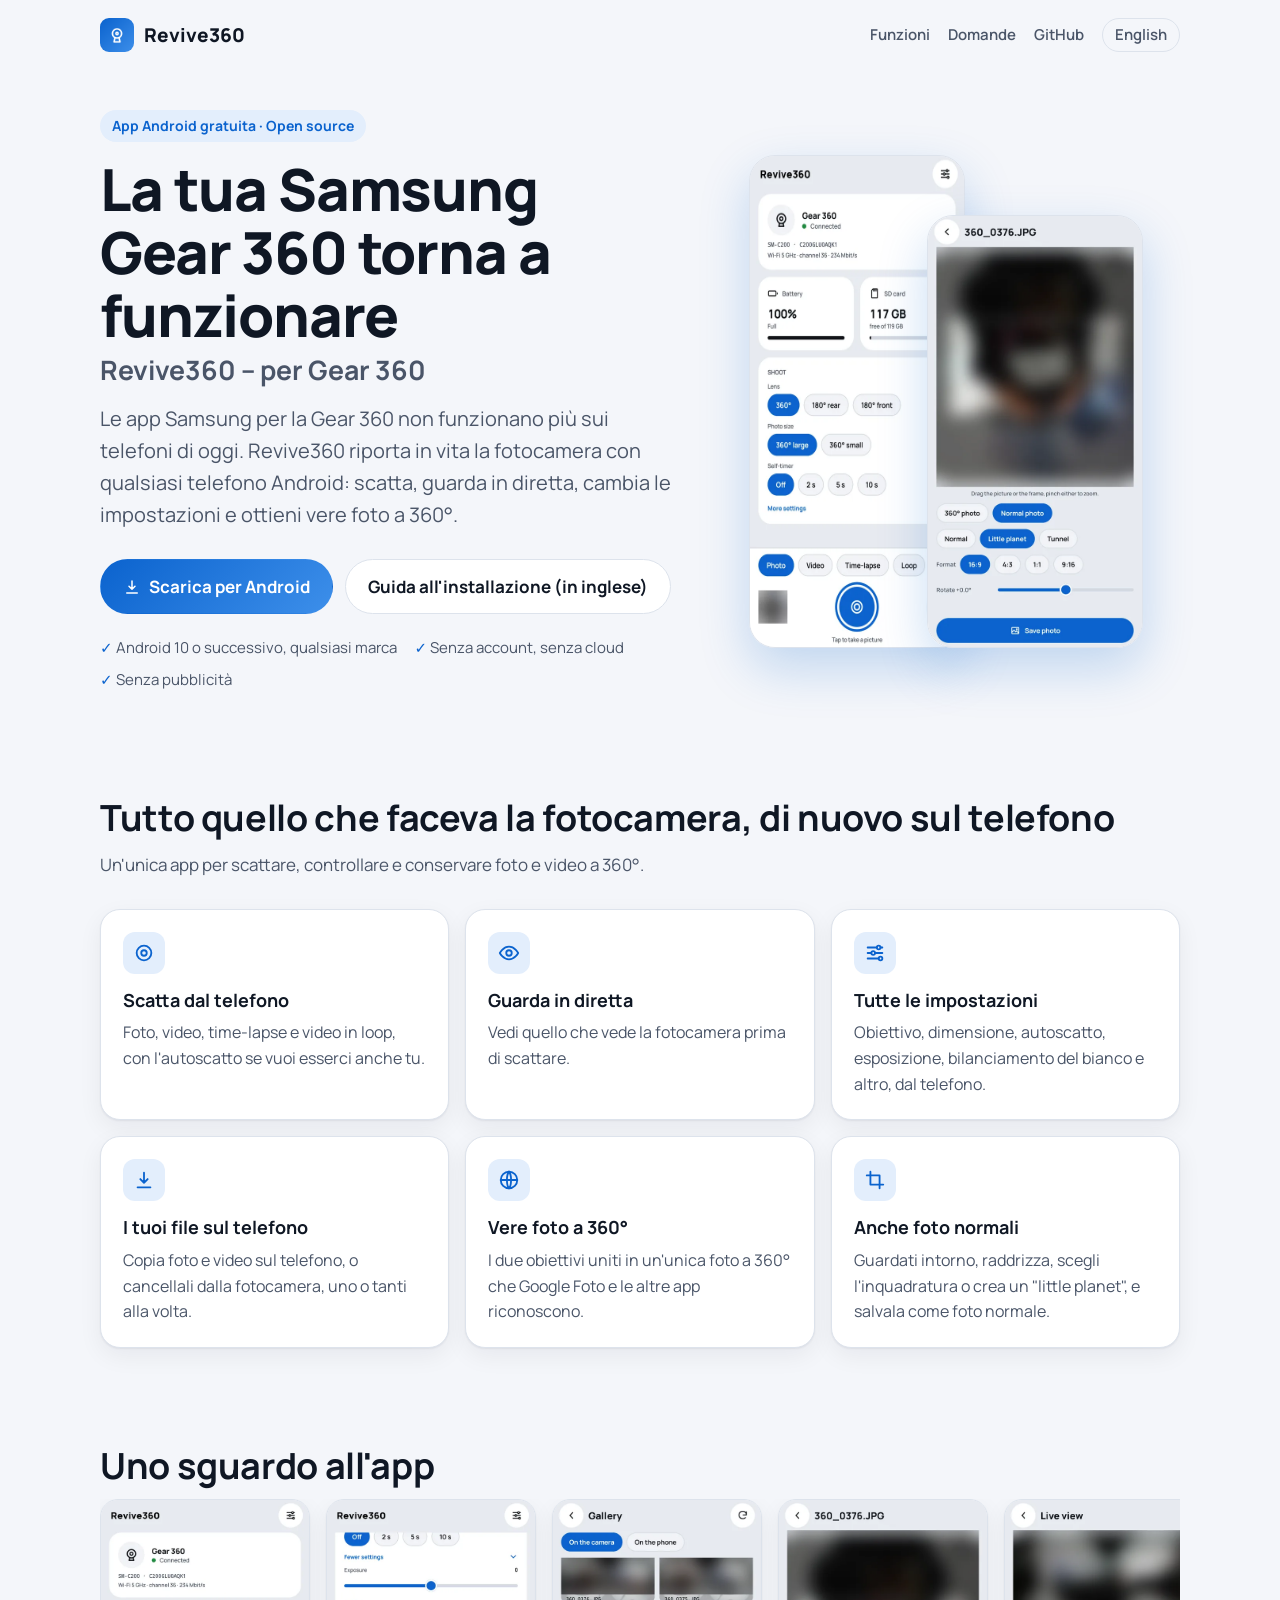
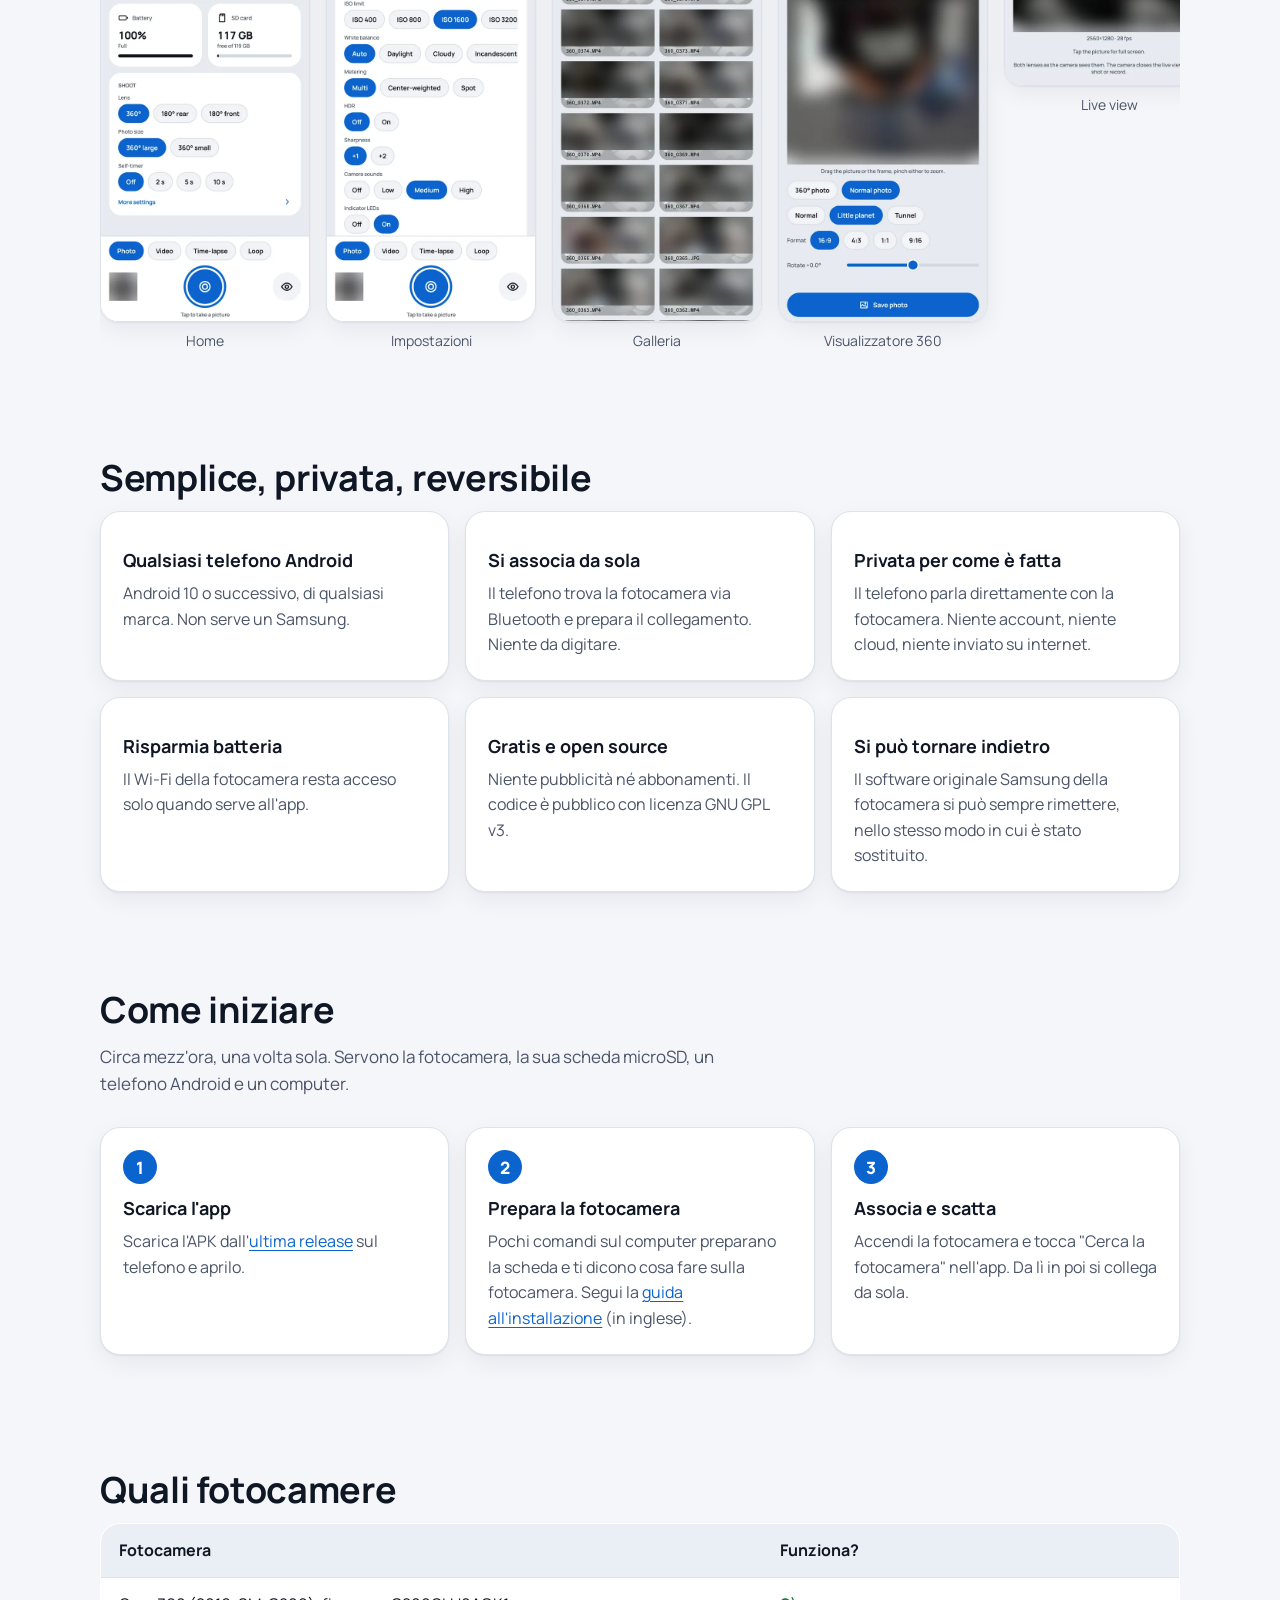
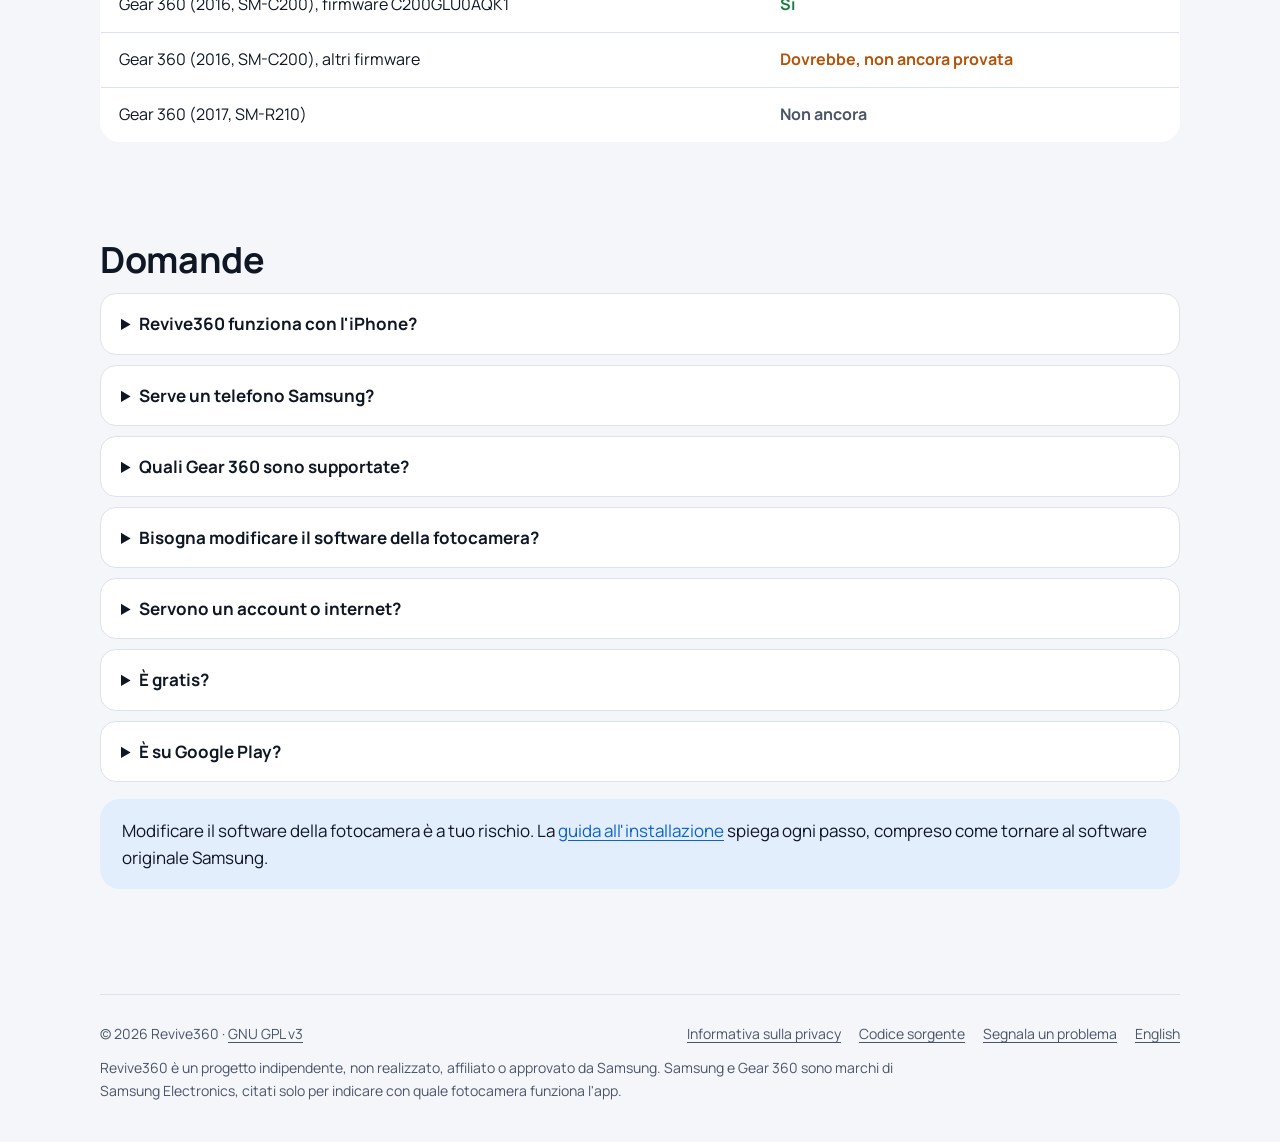
==== site/it/index.html @ 56ec33ac "Google Play listing (EN, IT) with its graphics; the name reads Revive360 – for Gear 360; privacy pol" ====
<!doctype html>
<html lang="it">
<head>
<meta charset="utf-8">
<meta name="viewport" content="width=device-width, initial-scale=1">
<title>Revive360 – per Gear 360 | App Android gratuita</title>
<meta name="description" content="Revive360 fa tornare a funzionare la Samsung Gear 360 (2016) con qualsiasi telefono Android: scatti, live view, impostazioni, download e vere foto a 360°. Gratis, open source, senza account.">
<meta name="keywords" content="app Gear 360, Samsung Gear 360 Android, alternativa Gear 360 Manager, SM-C200, app fotocamera 360">
<meta name="author" content="simoneluconi">
<meta name="robots" content="index, follow, max-image-preview:large">
<meta name="theme-color" content="#0b63ce">
<link rel="canonical" href="https://simoneluconi.github.io/Revive360/it/">
<link rel="alternate" hreflang="en" href="https://simoneluconi.github.io/Revive360/">
<link rel="alternate" hreflang="it" href="https://simoneluconi.github.io/Revive360/it/">
<link rel="alternate" hreflang="x-default" href="https://simoneluconi.github.io/Revive360/">

<meta property="og:type" content="website">
<meta property="og:site_name" content="Revive360">
<meta property="og:title" content="Revive360 – la tua Samsung Gear 360 torna a funzionare">
<meta property="og:description" content="Un'app Android gratuita e un piccolo componente per la fotocamera che riportano in vita la Gear 360 (2016). Qualsiasi telefono Android, senza account, senza cloud.">
<meta property="og:url" content="https://simoneluconi.github.io/Revive360/it/">
<meta property="og:image" content="https://simoneluconi.github.io/Revive360/assets/og-it.png">
<meta property="og:image:width" content="1200">
<meta property="og:image:height" content="630">
<meta property="og:image:alt" content="Revive360 – per Gear 360: la schermata principale dell'app e il visualizzatore 360">
<meta property="og:locale" content="it_IT">
<meta property="og:locale:alternate" content="en_US">
<meta name="twitter:card" content="summary_large_image">
<meta name="twitter:title" content="Revive360 – la tua Samsung Gear 360 torna a funzionare">
<meta name="twitter:description" content="App Android gratuita per la Samsung Gear 360 (2016). Qualsiasi telefono, senza account, open source.">
<meta name="twitter:image" content="https://simoneluconi.github.io/Revive360/assets/og-it.png">

<link rel="icon" type="image/png" sizes="32x32" href="../assets/favicon-32.png">
<link rel="apple-touch-icon" href="../assets/apple-touch-icon.png">
<link rel="manifest" href="../site.webmanifest">
<link rel="preload" href="../assets/manrope.woff2" as="font" type="font/woff2" crossorigin>
<link rel="stylesheet" href="../assets/style.css">

<script type="application/ld+json">
{
  "@context": "https://schema.org",
  "@graph": [
    {
      "@type": "WebPage",
      "@id": "https://simoneluconi.github.io/Revive360/it/#webpage",
      "url": "https://simoneluconi.github.io/Revive360/it/",
      "name": "Revive360 – per Gear 360",
      "inLanguage": "it",
      "isPartOf": { "@id": "https://simoneluconi.github.io/Revive360/#website" },
      "about": { "@id": "https://simoneluconi.github.io/Revive360/#app" }
    },
    {
      "@type": "MobileApplication",
      "@id": "https://simoneluconi.github.io/Revive360/#app",
      "name": "Revive360",
      "alternateName": "Revive360 – per Gear 360",
      "description": "App Android gratuita che fa tornare a funzionare la fotocamera Samsung Gear 360 (2016, SM-C200): scatto da remoto, live view, impostazioni, download ed esportazione di foto a 360°.",
      "url": "https://simoneluconi.github.io/Revive360/it/",
      "image": "https://simoneluconi.github.io/Revive360/assets/icon-512.png",
      "screenshot": [
        "https://simoneluconi.github.io/Revive360/assets/screenshots/home.webp",
        "https://simoneluconi.github.io/Revive360/assets/screenshots/viewer360.webp",
        "https://simoneluconi.github.io/Revive360/assets/screenshots/gallery.webp"
      ],
      "operatingSystem": "Android 10 o successivo",
      "applicationCategory": "MultimediaApplication",
      "softwareVersion": "0.1.1",
      "downloadUrl": "https://github.com/simoneluconi/Revive360/releases/latest",
      "installUrl": "https://github.com/simoneluconi/Revive360/releases/latest",
      "softwareHelp": "https://github.com/simoneluconi/Revive360/blob/main/docs/INSTALL.md",
      "license": "https://www.gnu.org/licenses/gpl-3.0.html",
      "isAccessibleForFree": true,
      "inLanguage": ["en", "it"],
      "offers": { "@type": "Offer", "price": "0", "priceCurrency": "EUR" },
      "author": { "@type": "Person", "name": "simoneluconi", "url": "https://github.com/simoneluconi" }
    },
    {
      "@type": "FAQPage",
      "@id": "https://simoneluconi.github.io/Revive360/it/#faq",
      "inLanguage": "it",
      "mainEntity": [
        { "@type": "Question", "name": "Revive360 funziona con l'iPhone?",
          "acceptedAnswer": { "@type": "Answer", "text": "No. Revive360 è un'app Android e richiede Android 10 o successivo." } },
        { "@type": "Question", "name": "Serve un telefono Samsung?",
          "acceptedAnswer": { "@type": "Answer", "text": "No. Funziona con telefoni Android di qualsiasi marca." } },
        { "@type": "Question", "name": "Quali Gear 360 sono supportate?",
          "acceptedAnswer": { "@type": "Answer", "text": "La Gear 360 (2016, SM-C200). La Gear 360 (2017, SM-R210) non è ancora supportata." } },
        { "@type": "Question", "name": "Bisogna modificare il software della fotocamera?",
          "acceptedAnswer": { "@type": "Answer", "text": "Sì, una volta sola: un piccolo componente viene installato sulla fotocamera dal computer tramite la sua scheda microSD. La guida spiega ogni passo, e il software originale Samsung si può rimettere nello stesso modo." } },
        { "@type": "Question", "name": "Servono un account o internet?",
          "acceptedAnswer": { "@type": "Answer", "text": "No. Il telefono parla direttamente con la fotocamera via Bluetooth e tramite il Wi-Fi della fotocamera. Niente passa da internet." } },
        { "@type": "Question", "name": "È gratis?",
          "acceptedAnswer": { "@type": "Answer", "text": "Sì. Revive360 è software libero e open source con licenza GNU GPL v3, senza pubblicità." } },
        { "@type": "Question", "name": "È su Google Play?",
          "acceptedAnswer": { "@type": "Answer", "text": "Non ancora. L'app si scarica dalla pagina delle release del progetto su GitHub." } }
      ]
    }
  ]
}
</script>
</head>
<body>
<a class="skip" href="#main">Vai al contenuto</a>
<header class="wrap top">
  <a class="brand" href="./"><img src="../assets/icon-192.png" alt="" width="34" height="34">Revive360</a>
  <nav aria-label="Principale">
    <a class="hide-sm" href="#funzioni">Funzioni</a>
    <a class="hide-sm" href="#domande">Domande</a>
    <a href="https://github.com/simoneluconi/Revive360">GitHub</a>
    <a class="lang" href="../" hreflang="en" lang="en">English</a>
  </nav>
</header>

<main id="main">
  <div class="wrap hero">
    <div>
      <span class="eyebrow">App Android gratuita · Open source</span>
      <h1>La tua Samsung Gear 360 torna a funzionare<span class="for">Revive360 – per Gear 360</span></h1>
      <p class="lead">Le app Samsung per la Gear 360 non funzionano più sui telefoni di oggi. Revive360 riporta in vita la fotocamera con qualsiasi telefono Android: scatta, guarda in diretta, cambia le impostazioni e ottieni vere foto a 360°.</p>
      <div class="cta">
        <a class="btn primary" href="https://github.com/simoneluconi/Revive360/releases/latest">
          <svg viewBox="0 0 24 24" fill="none" stroke="currentColor" stroke-width="2" stroke-linecap="round" stroke-linejoin="round" aria-hidden="true"><path d="M12 4v11m0 0-4-4m4 4 4-4M5 20h14"/></svg>
          Scarica per Android</a>
        <a class="btn" href="https://github.com/simoneluconi/Revive360/blob/main/docs/INSTALL.md" hreflang="en">Guida all'installazione (in inglese)</a>
      </div>
      <ul class="facts">
        <li>Android 10 o successivo, qualsiasi marca</li>
        <li>Senza account, senza cloud</li>
        <li>Senza pubblicità</li>
      </ul>
    </div>
    <div class="phones">
      <img src="../assets/screenshots/home.webp" width="540" height="1092" alt="Schermata principale di Revive360: la Gear 360 collegata, batteria, scheda e pulsante di scatto" fetchpriority="high">
      <img src="../assets/screenshots/viewer360.webp" width="540" height="1092" alt="Il visualizzatore 360: inquadrare una foto normale da uno scatto a 360°">
    </div>
  </div>

  <section id="funzioni" class="wrap" aria-labelledby="funzioni-titolo">
    <h2 id="funzioni-titolo">Tutto quello che faceva la fotocamera, di nuovo sul telefono</h2>
    <p class="sub">Un'unica app per scattare, controllare e conservare foto e video a 360°.</p>
    <div class="grid">
      <div class="card">
        <div class="ico"><svg viewBox="0 0 24 24" fill="none" stroke="currentColor" stroke-width="2" stroke-linecap="round" stroke-linejoin="round" aria-hidden="true"><circle cx="12" cy="12" r="8"/><circle cx="12" cy="12" r="3"/></svg></div>
        <h3>Scatta dal telefono</h3>
        <p>Foto, video, time-lapse e video in loop, con l'autoscatto se vuoi esserci anche tu.</p>
      </div>
      <div class="card">
        <div class="ico"><svg viewBox="0 0 24 24" fill="none" stroke="currentColor" stroke-width="2" stroke-linecap="round" stroke-linejoin="round" aria-hidden="true"><path d="M2 12s3.5-7 10-7 10 7 10 7-3.5 7-10 7S2 12 2 12z"/><circle cx="12" cy="12" r="3"/></svg></div>
        <h3>Guarda in diretta</h3>
        <p>Vedi quello che vede la fotocamera prima di scattare.</p>
      </div>
      <div class="card">
        <div class="ico"><svg viewBox="0 0 24 24" fill="none" stroke="currentColor" stroke-width="2" stroke-linecap="round" stroke-linejoin="round" aria-hidden="true"><path d="M4 6h10M18 6h2M4 12h4M12 12h8M4 18h12"/><circle cx="16" cy="6" r="2"/><circle cx="10" cy="12" r="2"/><circle cx="18" cy="18" r="2"/></svg></div>
        <h3>Tutte le impostazioni</h3>
        <p>Obiettivo, dimensione, autoscatto, esposizione, bilanciamento del bianco e altro, dal telefono.</p>
      </div>
      <div class="card">
        <div class="ico"><svg viewBox="0 0 24 24" fill="none" stroke="currentColor" stroke-width="2" stroke-linecap="round" stroke-linejoin="round" aria-hidden="true"><path d="M12 4v11m0 0-4-4m4 4 4-4M5 20h14"/></svg></div>
        <h3>I tuoi file sul telefono</h3>
        <p>Copia foto e video sul telefono, o cancellali dalla fotocamera, uno o tanti alla volta.</p>
      </div>
      <div class="card">
        <div class="ico"><svg viewBox="0 0 24 24" fill="none" stroke="currentColor" stroke-width="2" stroke-linecap="round" stroke-linejoin="round" aria-hidden="true"><circle cx="12" cy="12" r="9"/><path d="M3 12h18M12 3c3 3.2 3 14.8 0 18M12 3c-3 3.2-3 14.8 0 18"/></svg></div>
        <h3>Vere foto a 360°</h3>
        <p>I due obiettivi uniti in un'unica foto a 360° che Google Foto e le altre app riconoscono.</p>
      </div>
      <div class="card">
        <div class="ico"><svg viewBox="0 0 24 24" fill="none" stroke="currentColor" stroke-width="2" stroke-linecap="round" stroke-linejoin="round" aria-hidden="true"><path d="M7 3v14h14M3 7h14v14"/></svg></div>
        <h3>Anche foto normali</h3>
        <p>Guardati intorno, raddrizza, scegli l'inquadratura o crea un "little planet", e salvala come foto normale.</p>
      </div>
    </div>
  </section>

  <section class="wrap" aria-labelledby="schermate-titolo">
    <h2 id="schermate-titolo">Uno sguardo all'app</h2>
    <div class="shots">
      <figure><img src="../assets/screenshots/home.webp" width="540" height="1092" loading="lazy" alt="Schermata principale con batteria, scheda e scatto"><figcaption>Home</figcaption></figure>
      <figure><img src="../assets/screenshots/settings.webp" width="540" height="1092" loading="lazy" alt="Impostazioni della fotocamera"><figcaption>Impostazioni</figcaption></figure>
      <figure><img src="../assets/screenshots/gallery.webp" width="540" height="1092" loading="lazy" alt="Foto e video sulla fotocamera"><figcaption>Galleria</figcaption></figure>
      <figure><img src="../assets/screenshots/viewer360.webp" width="540" height="1092" loading="lazy" alt="Visualizzatore 360 con le opzioni di inquadratura"><figcaption>Visualizzatore 360</figcaption></figure>
      <figure><img src="../assets/screenshots/liveview.webp" width="540" height="480" loading="lazy" alt="Live view dalla fotocamera"><figcaption>Live view</figcaption></figure>
    </div>
  </section>

  <section class="wrap" aria-labelledby="semplice-titolo">
    <h2 id="semplice-titolo">Semplice, privata, reversibile</h2>
    <div class="grid">
      <div class="card"><h3>Qualsiasi telefono Android</h3><p>Android 10 o successivo, di qualsiasi marca. Non serve un Samsung.</p></div>
      <div class="card"><h3>Si associa da sola</h3><p>Il telefono trova la fotocamera via Bluetooth e prepara il collegamento. Niente da digitare.</p></div>
      <div class="card"><h3>Privata per come è fatta</h3><p>Il telefono parla direttamente con la fotocamera. Niente account, niente cloud, niente inviato su internet.</p></div>
      <div class="card"><h3>Risparmia batteria</h3><p>Il Wi-Fi della fotocamera resta acceso solo quando serve all'app.</p></div>
      <div class="card"><h3>Gratis e open source</h3><p>Niente pubblicità né abbonamenti. Il codice è pubblico con licenza GNU GPL v3.</p></div>
      <div class="card"><h3>Si può tornare indietro</h3><p>Il software originale Samsung della fotocamera si può sempre rimettere, nello stesso modo in cui è stato sostituito.</p></div>
    </div>
  </section>

  <section class="wrap" aria-labelledby="inizia-titolo">
    <h2 id="inizia-titolo">Come iniziare</h2>
    <p class="sub">Circa mezz'ora, una volta sola. Servono la fotocamera, la sua scheda microSD, un telefono Android e un computer.</p>
    <ol class="steps">
      <li><h3>Scarica l'app</h3><p>Scarica l'APK dall'<a href="https://github.com/simoneluconi/Revive360/releases/latest">ultima release</a> sul telefono e aprilo.</p></li>
      <li><h3>Prepara la fotocamera</h3><p>Pochi comandi sul computer preparano la scheda e ti dicono cosa fare sulla fotocamera. Segui la <a href="https://github.com/simoneluconi/Revive360/blob/main/docs/INSTALL.md" hreflang="en">guida all'installazione</a> (in inglese).</p></li>
      <li><h3>Associa e scatta</h3><p>Accendi la fotocamera e tocca "Cerca la fotocamera" nell'app. Da lì in poi si collega da sola.</p></li>
    </ol>
  </section>

  <section class="wrap" aria-labelledby="fotocamere-titolo">
    <h2 id="fotocamere-titolo">Quali fotocamere</h2>
    <table>
      <thead><tr><th scope="col">Fotocamera</th><th scope="col">Funziona?</th></tr></thead>
      <tbody>
        <tr><td>Gear 360 (2016, SM-C200), firmware C200GLU0AQK1</td><td class="yes">Sì</td></tr>
        <tr><td>Gear 360 (2016, SM-C200), altri firmware</td><td class="maybe">Dovrebbe, non ancora provata</td></tr>
        <tr><td>Gear 360 (2017, SM-R210)</td><td class="no">Non ancora</td></tr>
      </tbody>
    </table>
  </section>

  <section id="domande" class="wrap" aria-labelledby="domande-titolo">
    <h2 id="domande-titolo">Domande</h2>
    <details><summary>Revive360 funziona con l'iPhone?</summary><p>No. Revive360 è un'app Android e richiede Android 10 o successivo.</p></details>
    <details><summary>Serve un telefono Samsung?</summary><p>No. Funziona con telefoni Android di qualsiasi marca.</p></details>
    <details><summary>Quali Gear 360 sono supportate?</summary><p>La Gear 360 (2016, SM-C200). La Gear 360 (2017, SM-R210) non è ancora supportata.</p></details>
    <details><summary>Bisogna modificare il software della fotocamera?</summary><p>Sì, una volta sola: un piccolo componente viene installato sulla fotocamera dal computer tramite la sua scheda microSD. La guida spiega ogni passo, e il software originale Samsung si può rimettere nello stesso modo.</p></details>
    <details><summary>Servono un account o internet?</summary><p>No. Il telefono parla direttamente con la fotocamera via Bluetooth e tramite il Wi-Fi della fotocamera. Niente passa da internet. Vedi l'<a href="privacy/">informativa sulla privacy</a>.</p></details>
    <details><summary>È gratis?</summary><p>Sì. Revive360 è software libero e open source con licenza GNU GPL v3, senza pubblicità.</p></details>
    <details><summary>È su Google Play?</summary><p>Non ancora. L'app si scarica dalle <a href="https://github.com/simoneluconi/Revive360/releases/latest">release su GitHub</a>.</p></details>
    <p class="note">Modificare il software della fotocamera è a tuo rischio. La <a href="https://github.com/simoneluconi/Revive360/blob/main/docs/INSTALL.md" hreflang="en">guida all'installazione</a> spiega ogni passo, compreso come tornare al software originale Samsung.</p>
  </section>
</main>

<footer class="wrap">
  <div class="row">
    <span>© 2026 Revive360 · <a href="https://github.com/simoneluconi/Revive360/blob/main/LICENSE">GNU GPL v3</a></span>
    <nav aria-label="Piè di pagina">
      <a href="privacy/">Informativa sulla privacy</a>
      <a href="https://github.com/simoneluconi/Revive360">Codice sorgente</a>
      <a href="https://github.com/simoneluconi/Revive360/issues">Segnala un problema</a>
      <a href="../" hreflang="en" lang="en">English</a>
    </nav>
  </div>
  <p>Revive360 è un progetto indipendente, non realizzato, affiliato o approvato da Samsung. Samsung e Gear 360 sono marchi di Samsung Electronics, citati solo per indicare con quale fotocamera funziona l'app.</p>
</footer>
</body>
</html>
---- site/assets/style.css ----
/* Revive360 website: one stylesheet for every page. Colours follow the app's theme. */

@font-face {
  font-family: "Manrope";
  src: url("manrope.woff2") format("woff2");
  font-weight: 200 800;
  font-display: swap;
}

:root {
  --bg: #f4f6fa;
  --surface: #ffffff;
  --surface-2: #eaeef5;
  --text: #0f1724;
  --text-2: #4a5568;
  --accent: #0b63ce;
  --accent-2: #3d8fea;
  --accent-soft: #e3eefc;
  --border: #dde3ec;
  --shadow: 0 1px 2px rgba(15, 23, 36, .06), 0 8px 24px rgba(15, 23, 36, .06);
  --radius: 20px;
  color-scheme: light dark;
}

@media (prefers-color-scheme: dark) {
  :root {
    --bg: #0c1118;
    --surface: #151c26;
    --surface-2: #1c2531;
    --text: #e8edf4;
    --text-2: #a3afc0;
    --accent: #5aa2f0;
    --accent-2: #3d8fea;
    --accent-soft: #16263b;
    --border: #253041;
    --shadow: 0 1px 2px rgba(0, 0, 0, .3), 0 8px 24px rgba(0, 0, 0, .25);
  }
}

* { box-sizing: border-box; }

html { -webkit-text-size-adjust: 100%; scroll-behavior: smooth; }

body {
  margin: 0;
  background: var(--bg);
  color: var(--text);
  font-family: "Manrope", system-ui, -apple-system, "Segoe UI", Roboto, sans-serif;
  font-size: 17px;
  line-height: 1.6;
}

a { color: var(--accent); text-underline-offset: 3px; }
a:hover { text-decoration-thickness: 2px; }
img { max-width: 100%; height: auto; display: block; }

.wrap { width: min(1080px, 100% - 32px); margin-inline: auto; }

.skip {
  position: absolute; left: -999px; top: 8px;
  background: var(--surface); padding: 8px 14px; border-radius: 10px; z-index: 10;
}
.skip:focus { left: 16px; }

/* Header */
.top {
  display: flex; align-items: center; justify-content: space-between; gap: 16px;
  padding-block: 18px;
}
.brand {
  display: flex; align-items: center; gap: 10px;
  color: var(--text); text-decoration: none; font-weight: 800; font-size: 19px;
}
.brand img { width: 34px; height: 34px; border-radius: 9px; }
.top nav { display: flex; align-items: center; gap: 18px; font-weight: 600; font-size: 15px; }
.top nav a { color: var(--text-2); text-decoration: none; }
.top nav a:hover { color: var(--text); }
.lang {
  border: 1px solid var(--border); border-radius: 999px; padding: 4px 12px;
}

/* Hero */
.hero {
  display: grid; grid-template-columns: 1.1fr .9fr; gap: 40px; align-items: center;
  padding-block: 40px 56px;
}
.eyebrow {
  display: inline-block; background: var(--accent-soft); color: var(--accent);
  font-weight: 700; font-size: 14px; padding: 5px 12px; border-radius: 999px;
}
h1 {
  font-size: clamp(36px, 5.4vw, 58px); line-height: 1.08; letter-spacing: -.02em;
  margin: 16px 0 18px; font-weight: 800;
}
h1 .for { display: block; font-size: .46em; color: var(--text-2); font-weight: 700; letter-spacing: 0; margin-top: 10px; }
.lead { font-size: 20px; color: var(--text-2); margin: 0 0 28px; max-width: 34em; }
.cta { display: flex; flex-wrap: wrap; gap: 12px; }
.btn {
  display: inline-flex; align-items: center; gap: 8px;
  padding: 13px 22px; border-radius: 999px; font-weight: 700; text-decoration: none;
  border: 1px solid var(--border); color: var(--text); background: var(--surface);
}
.btn.primary {
  background: linear-gradient(135deg, var(--accent), var(--accent-2)); color: #fff; border-color: transparent;
}
.btn:hover { filter: brightness(1.05); }
.btn svg { width: 18px; height: 18px; }
.facts { margin: 22px 0 0; padding: 0; list-style: none; display: flex; flex-wrap: wrap; gap: 8px 18px; color: var(--text-2); font-size: 15px; }
.facts li::before { content: "✓ "; color: var(--accent); font-weight: 800; }

.phones { position: relative; display: flex; justify-content: center; gap: 0; min-height: 420px; }
.phones img {
  width: 46%; border-radius: 26px; box-shadow: 0 20px 50px rgba(11, 99, 206, .22);
  border: 1px solid var(--border);
}
.phones img + img { margin-left: -8%; margin-top: 60px; }

/* Sections */
section { padding-block: 48px; }
h2 { font-size: clamp(26px, 3.4vw, 36px); line-height: 1.2; margin: 0 0 12px; letter-spacing: -.01em; }
.sub { color: var(--text-2); margin: 0 0 30px; max-width: 40em; }

.grid { display: grid; grid-template-columns: repeat(3, 1fr); gap: 16px; }
.card {
  background: var(--surface); border: 1px solid var(--border); border-radius: var(--radius);
  padding: 22px; box-shadow: var(--shadow);
}
.card h3 { margin: 12px 0 6px; font-size: 18px; }
.card p { margin: 0; color: var(--text-2); font-size: 16px; }
.ico {
  width: 42px; height: 42px; border-radius: 12px; background: var(--accent-soft); color: var(--accent);
  display: grid; place-items: center;
}
.ico svg { width: 22px; height: 22px; }

.shots { display: flex; gap: 16px; overflow-x: auto; padding-bottom: 8px; scroll-snap-type: x mandatory; }
.shots figure { margin: 0; flex: 0 0 auto; width: 210px; scroll-snap-align: start; }
.shots img { border-radius: 18px; border: 1px solid var(--border); box-shadow: var(--shadow); }
.shots figcaption { font-size: 14px; color: var(--text-2); margin-top: 8px; text-align: center; }

.steps { counter-reset: step; display: grid; grid-template-columns: repeat(3, 1fr); gap: 16px; padding: 0; list-style: none; }
.steps li { background: var(--surface); border: 1px solid var(--border); border-radius: var(--radius); padding: 22px; box-shadow: var(--shadow); }
.steps li::before {
  counter-increment: step; content: counter(step);
  display: grid; place-items: center; width: 34px; height: 34px; border-radius: 50%;
  background: var(--accent); color: #fff; font-weight: 800; margin-bottom: 10px;
}
.steps h3 { margin: 0 0 6px; font-size: 18px; }
.steps p { margin: 0; color: var(--text-2); font-size: 16px; }

table { width: 100%; border-collapse: collapse; background: var(--surface); border-radius: var(--radius); overflow: hidden; border: 1px solid var(--border); }
th, td { text-align: left; padding: 14px 18px; border-bottom: 1px solid var(--border); font-size: 16px; }
th { background: var(--surface-2); font-weight: 700; }
tr:last-child td { border-bottom: 0; }
.yes { color: #15803d; font-weight: 700; }
.maybe { color: #b45309; font-weight: 700; }
.no { color: var(--text-2); font-weight: 700; }
@media (prefers-color-scheme: dark) {
  .yes { color: #4ade80; }
  .maybe { color: #fbbf24; }
}

details {
  background: var(--surface); border: 1px solid var(--border); border-radius: 16px;
  padding: 16px 20px; margin-bottom: 10px;
}
summary { cursor: pointer; font-weight: 700; }
details p { margin: 10px 0 0; color: var(--text-2); }

.note {
  background: var(--accent-soft); border-radius: var(--radius); padding: 18px 22px; color: var(--text);
}

/* Long text pages (privacy) */
.doc { max-width: 760px; padding-block: 24px 48px; }
.doc h1 { font-size: clamp(32px, 4.4vw, 44px); }
.doc h2 { font-size: 24px; margin-top: 36px; }
.doc p, .doc li { color: var(--text); }
.doc ul { padding-left: 22px; }
.doc li { margin-bottom: 6px; }
.meta { color: var(--text-2); font-size: 15px; }
.crumbs { font-size: 14px; color: var(--text-2); }
.crumbs a { color: var(--text-2); }

/* Footer */
footer { border-top: 1px solid var(--border); margin-top: 40px; padding-block: 28px 40px; color: var(--text-2); font-size: 14px; }
footer .row { display: flex; flex-wrap: wrap; justify-content: space-between; gap: 12px 24px; }
footer nav { display: flex; flex-wrap: wrap; gap: 8px 18px; }
footer a { color: var(--text-2); }
footer p { margin: 12px 0 0; max-width: 60em; }

@media (max-width: 860px) {
  .hero { grid-template-columns: 1fr; padding-top: 16px; }
  .phones { min-height: 0; max-width: 420px; margin-inline: auto; }
  .grid, .steps { grid-template-columns: 1fr; }
  .top nav .hide-sm { display: none; }
}

@media (prefers-reduced-motion: reduce) {
  html { scroll-behavior: auto; }
}
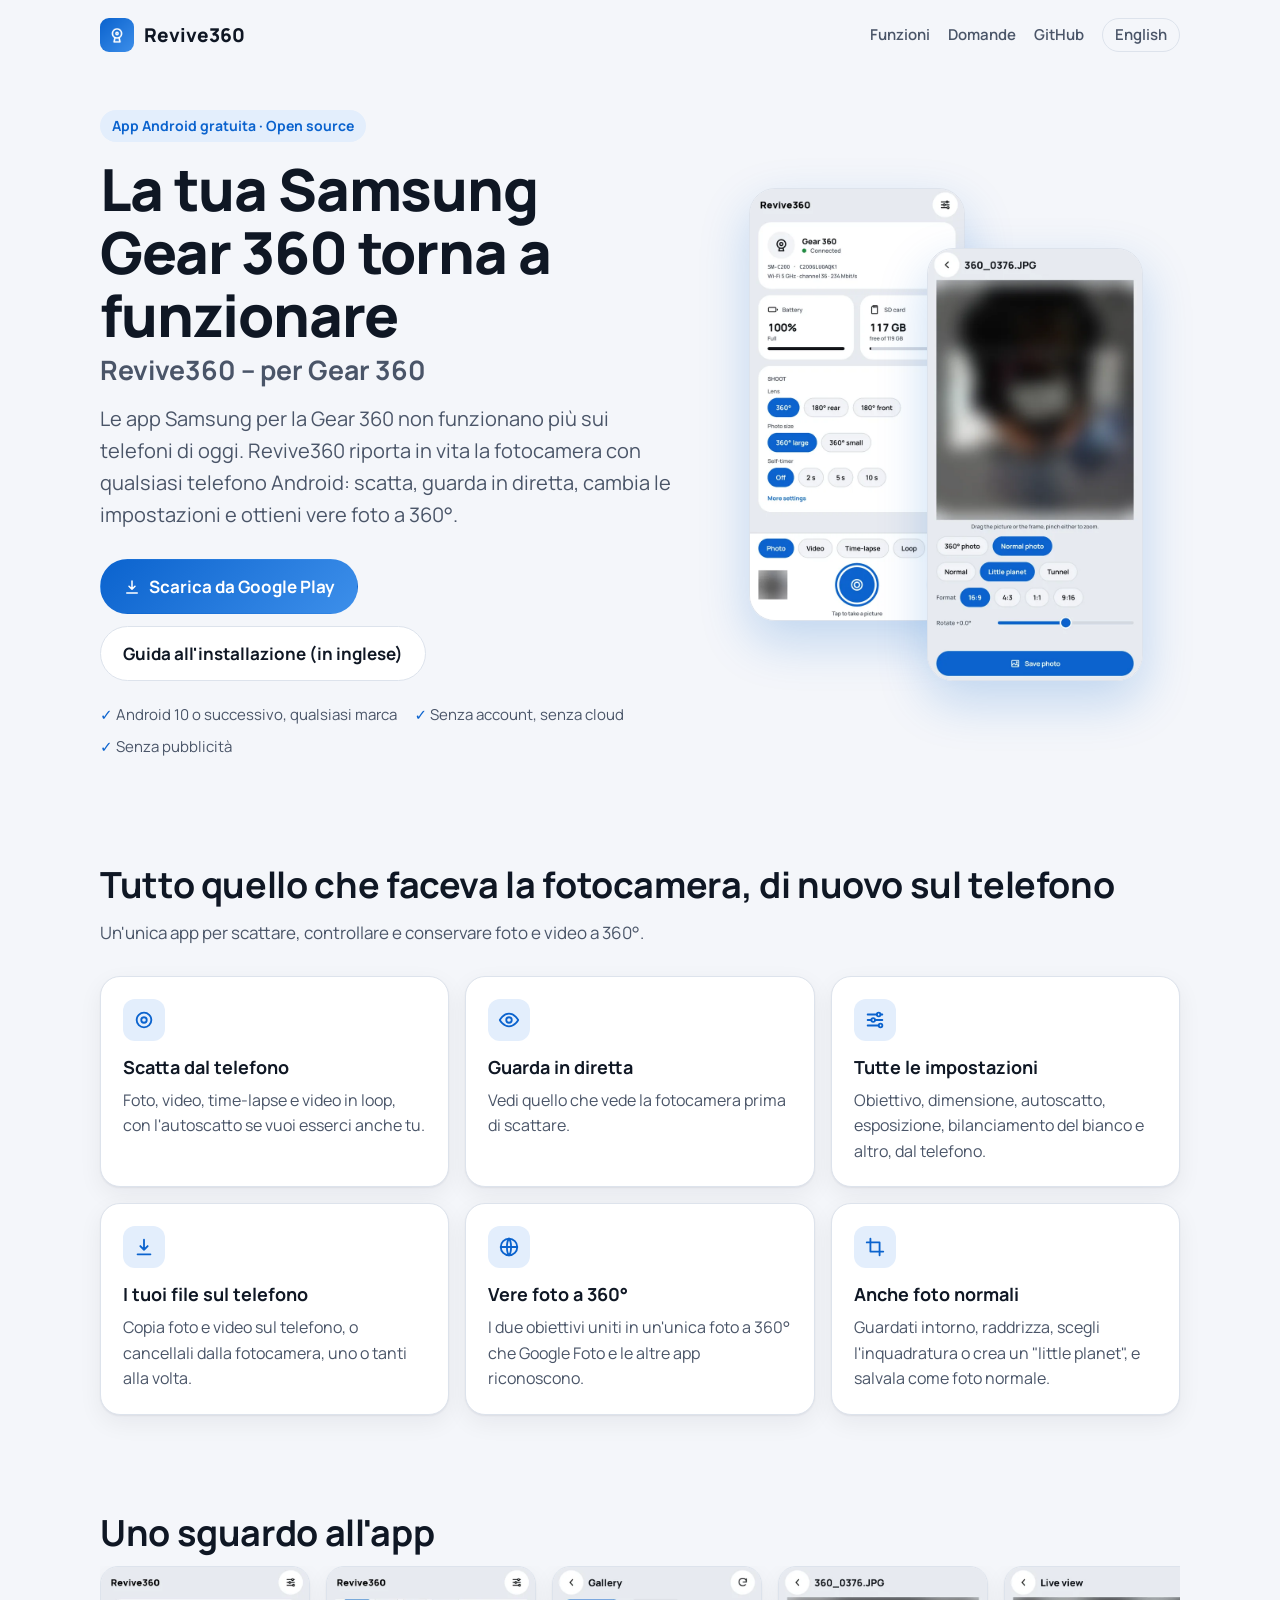
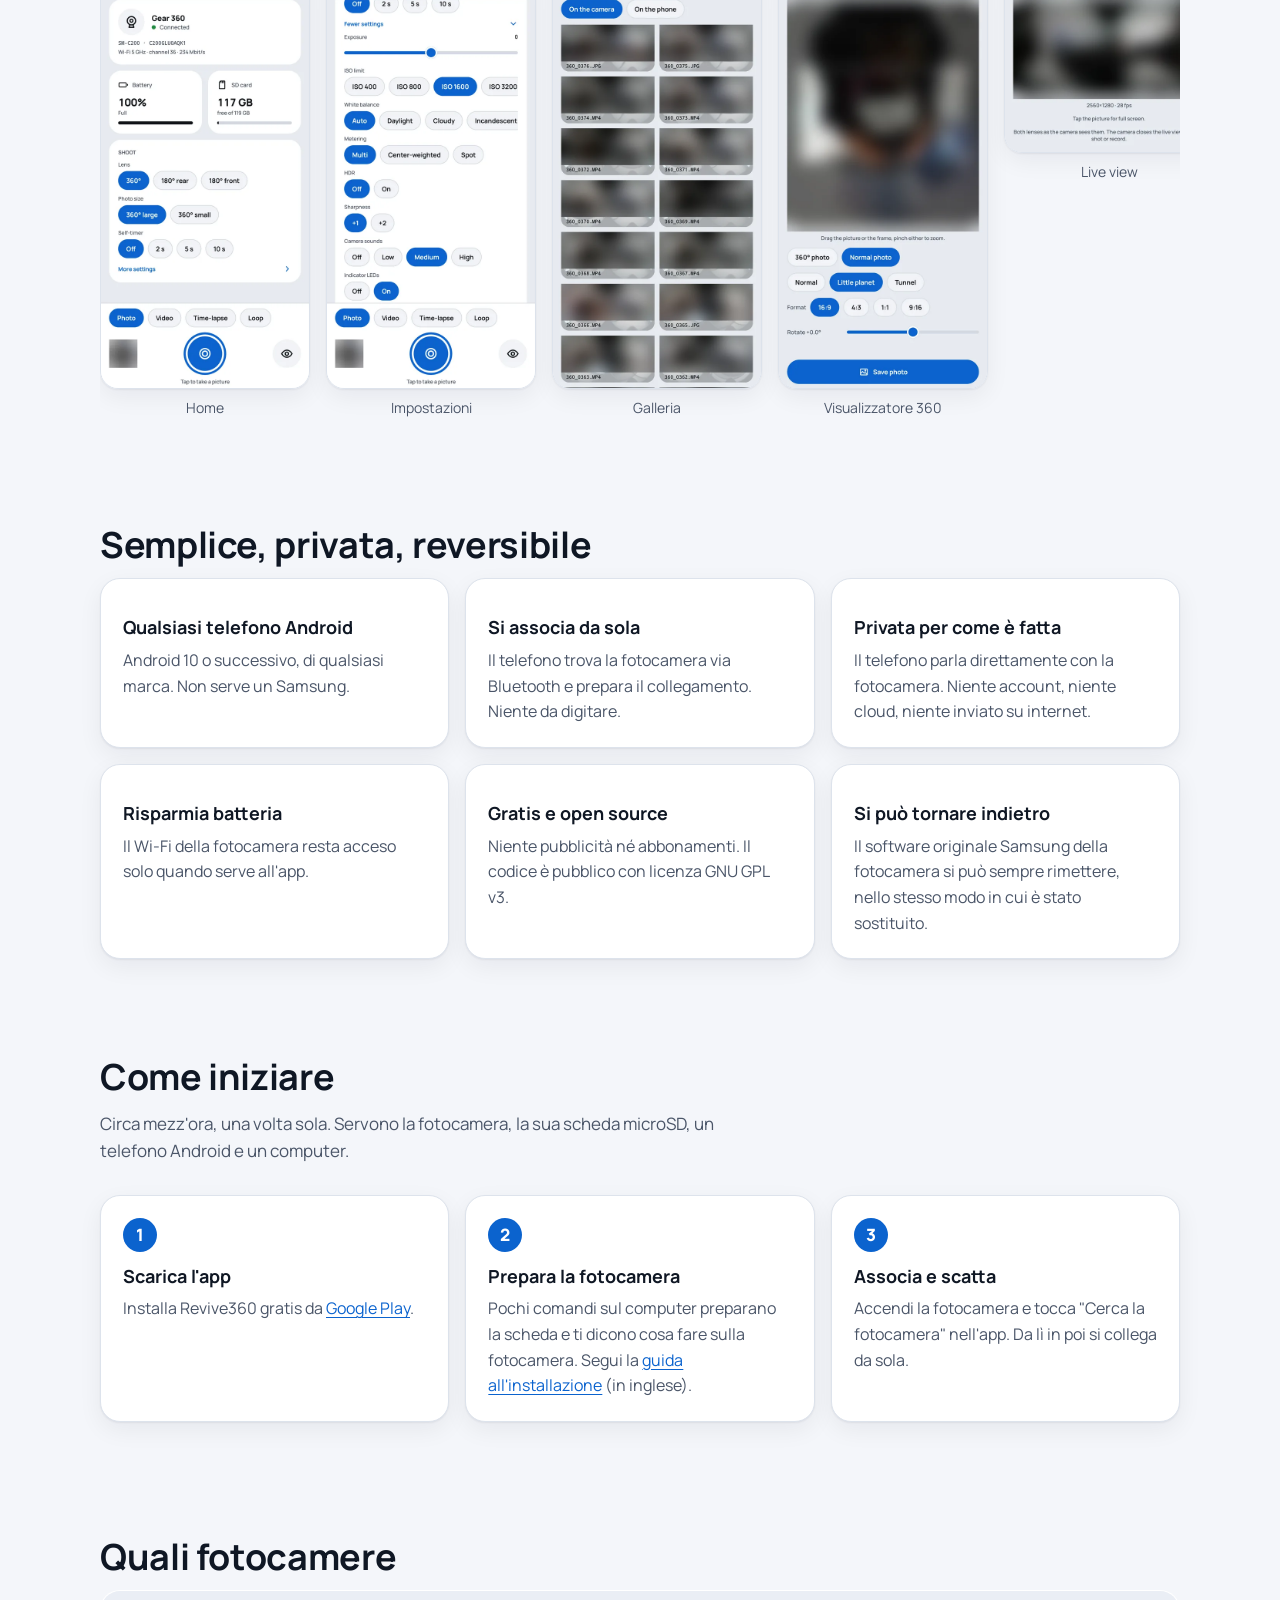
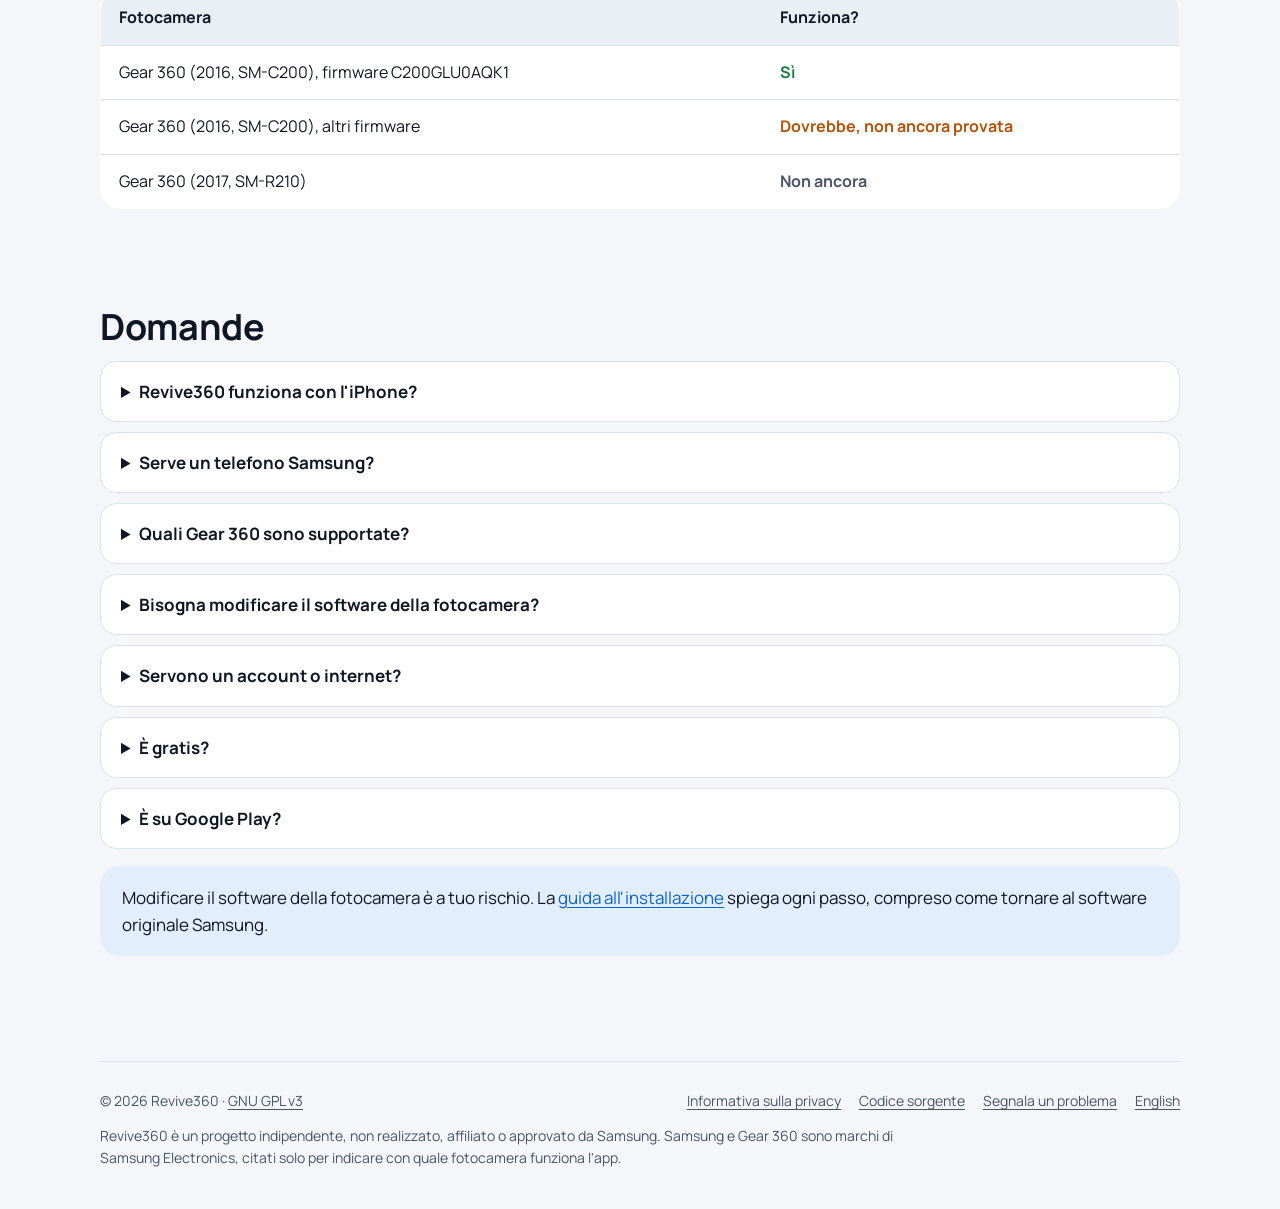
==== commit d75a4c77: "The app comes from Google Play: README, install guide and website link there instead of GitHub relea" ====
--- a/site/it/index.html
+++ b/site/it/index.html
@@ -65,8 +65,8 @@
       "operatingSystem": "Android 10 o successivo",
       "applicationCategory": "MultimediaApplication",
       "softwareVersion": "0.1.1",
-      "downloadUrl": "https://github.com/simoneluconi/Revive360/releases/latest",
-      "installUrl": "https://github.com/simoneluconi/Revive360/releases/latest",
+      "downloadUrl": "https://play.google.com/store/apps/details?id=com.simoneluconi.revive360",
+      "installUrl": "https://play.google.com/store/apps/details?id=com.simoneluconi.revive360",
       "softwareHelp": "https://github.com/simoneluconi/Revive360/blob/main/docs/INSTALL.md",
       "license": "https://www.gnu.org/licenses/gpl-3.0.html",
       "isAccessibleForFree": true,
@@ -92,7 +92,7 @@
         { "@type": "Question", "name": "È gratis?",
           "acceptedAnswer": { "@type": "Answer", "text": "Sì. Revive360 è software libero e open source con licenza GNU GPL v3, senza pubblicità." } },
         { "@type": "Question", "name": "È su Google Play?",
-          "acceptedAnswer": { "@type": "Answer", "text": "Non ancora. L'app si scarica dalla pagina delle release del progetto su GitHub." } }
+          "acceptedAnswer": { "@type": "Answer", "text": "Sì. Revive360 è gratis su Google Play." } }
       ]
     }
   ]
@@ -118,9 +118,9 @@
       <h1>La tua Samsung Gear 360 torna a funzionare<span class="for">Revive360 – per Gear 360</span></h1>
       <p class="lead">Le app Samsung per la Gear 360 non funzionano più sui telefoni di oggi. Revive360 riporta in vita la fotocamera con qualsiasi telefono Android: scatta, guarda in diretta, cambia le impostazioni e ottieni vere foto a 360°.</p>
       <div class="cta">
-        <a class="btn primary" href="https://github.com/simoneluconi/Revive360/releases/latest">
+        <a class="btn primary" href="https://play.google.com/store/apps/details?id=com.simoneluconi.revive360">
           <svg viewBox="0 0 24 24" fill="none" stroke="currentColor" stroke-width="2" stroke-linecap="round" stroke-linejoin="round" aria-hidden="true"><path d="M12 4v11m0 0-4-4m4 4 4-4M5 20h14"/></svg>
-          Scarica per Android</a>
+          Scarica da Google Play</a>
         <a class="btn" href="https://github.com/simoneluconi/Revive360/blob/main/docs/INSTALL.md" hreflang="en">Guida all'installazione (in inglese)</a>
       </div>
       <ul class="facts">
@@ -199,7 +199,7 @@
     <h2 id="inizia-titolo">Come iniziare</h2>
     <p class="sub">Circa mezz'ora, una volta sola. Servono la fotocamera, la sua scheda microSD, un telefono Android e un computer.</p>
     <ol class="steps">
-      <li><h3>Scarica l'app</h3><p>Scarica l'APK dall'<a href="https://github.com/simoneluconi/Revive360/releases/latest">ultima release</a> sul telefono e aprilo.</p></li>
+      <li><h3>Scarica l'app</h3><p>Installa Revive360 gratis da <a href="https://play.google.com/store/apps/details?id=com.simoneluconi.revive360">Google Play</a>.</p></li>
       <li><h3>Prepara la fotocamera</h3><p>Pochi comandi sul computer preparano la scheda e ti dicono cosa fare sulla fotocamera. Segui la <a href="https://github.com/simoneluconi/Revive360/blob/main/docs/INSTALL.md" hreflang="en">guida all'installazione</a> (in inglese).</p></li>
       <li><h3>Associa e scatta</h3><p>Accendi la fotocamera e tocca "Cerca la fotocamera" nell'app. Da lì in poi si collega da sola.</p></li>
     </ol>
@@ -225,7 +225,7 @@
     <details><summary>Bisogna modificare il software della fotocamera?</summary><p>Sì, una volta sola: un piccolo componente viene installato sulla fotocamera dal computer tramite la sua scheda microSD. La guida spiega ogni passo, e il software originale Samsung si può rimettere nello stesso modo.</p></details>
     <details><summary>Servono un account o internet?</summary><p>No. Il telefono parla direttamente con la fotocamera via Bluetooth e tramite il Wi-Fi della fotocamera. Niente passa da internet. Vedi l'<a href="privacy/">informativa sulla privacy</a>.</p></details>
     <details><summary>È gratis?</summary><p>Sì. Revive360 è software libero e open source con licenza GNU GPL v3, senza pubblicità.</p></details>
-    <details><summary>È su Google Play?</summary><p>Non ancora. L'app si scarica dalle <a href="https://github.com/simoneluconi/Revive360/releases/latest">release su GitHub</a>.</p></details>
+    <details><summary>È su Google Play?</summary><p>Sì. Revive360 è gratis su <a href="https://play.google.com/store/apps/details?id=com.simoneluconi.revive360">Google Play</a>.</p></details>
     <p class="note">Modificare il software della fotocamera è a tuo rischio. La <a href="https://github.com/simoneluconi/Revive360/blob/main/docs/INSTALL.md" hreflang="en">guida all'installazione</a> spiega ogni passo, compreso come tornare al software originale Samsung.</p>
   </section>
 </main>
--- a/site/assets/style.css
+++ b/site/assets/style.css
@@ -108,7 +108,8 @@
 .facts { margin: 22px 0 0; padding: 0; list-style: none; display: flex; flex-wrap: wrap; gap: 8px 18px; color: var(--text-2); font-size: 15px; }
 .facts li::before { content: "✓ "; color: var(--accent); font-weight: 800; }
 
-.phones { position: relative; display: flex; justify-content: center; gap: 0; min-height: 420px; }
+/* align-items: flex-start, or the flex row stretches the first phone to the second one's offset height */
+.phones { position: relative; display: flex; justify-content: center; align-items: flex-start; gap: 0; min-height: 420px; }
 .phones img {
   width: 46%; border-radius: 26px; box-shadow: 0 20px 50px rgba(11, 99, 206, .22);
   border: 1px solid var(--border);
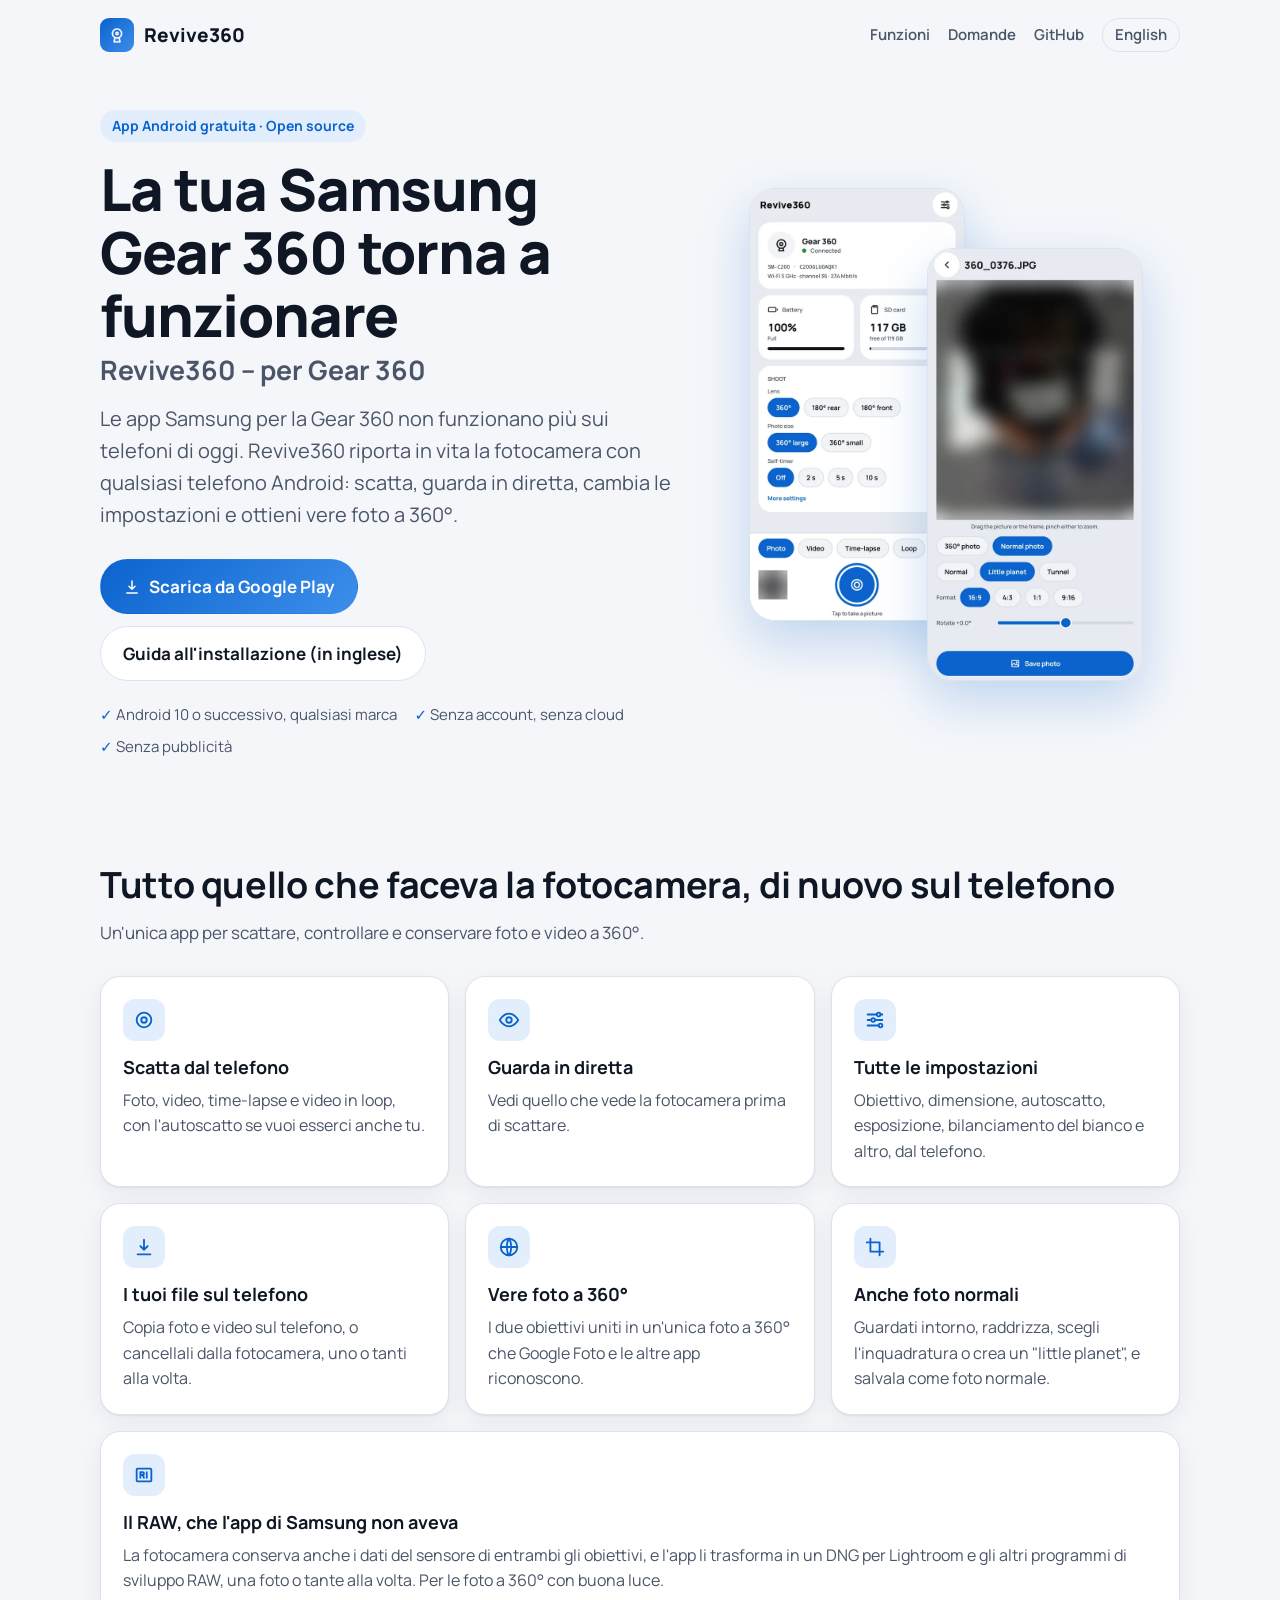
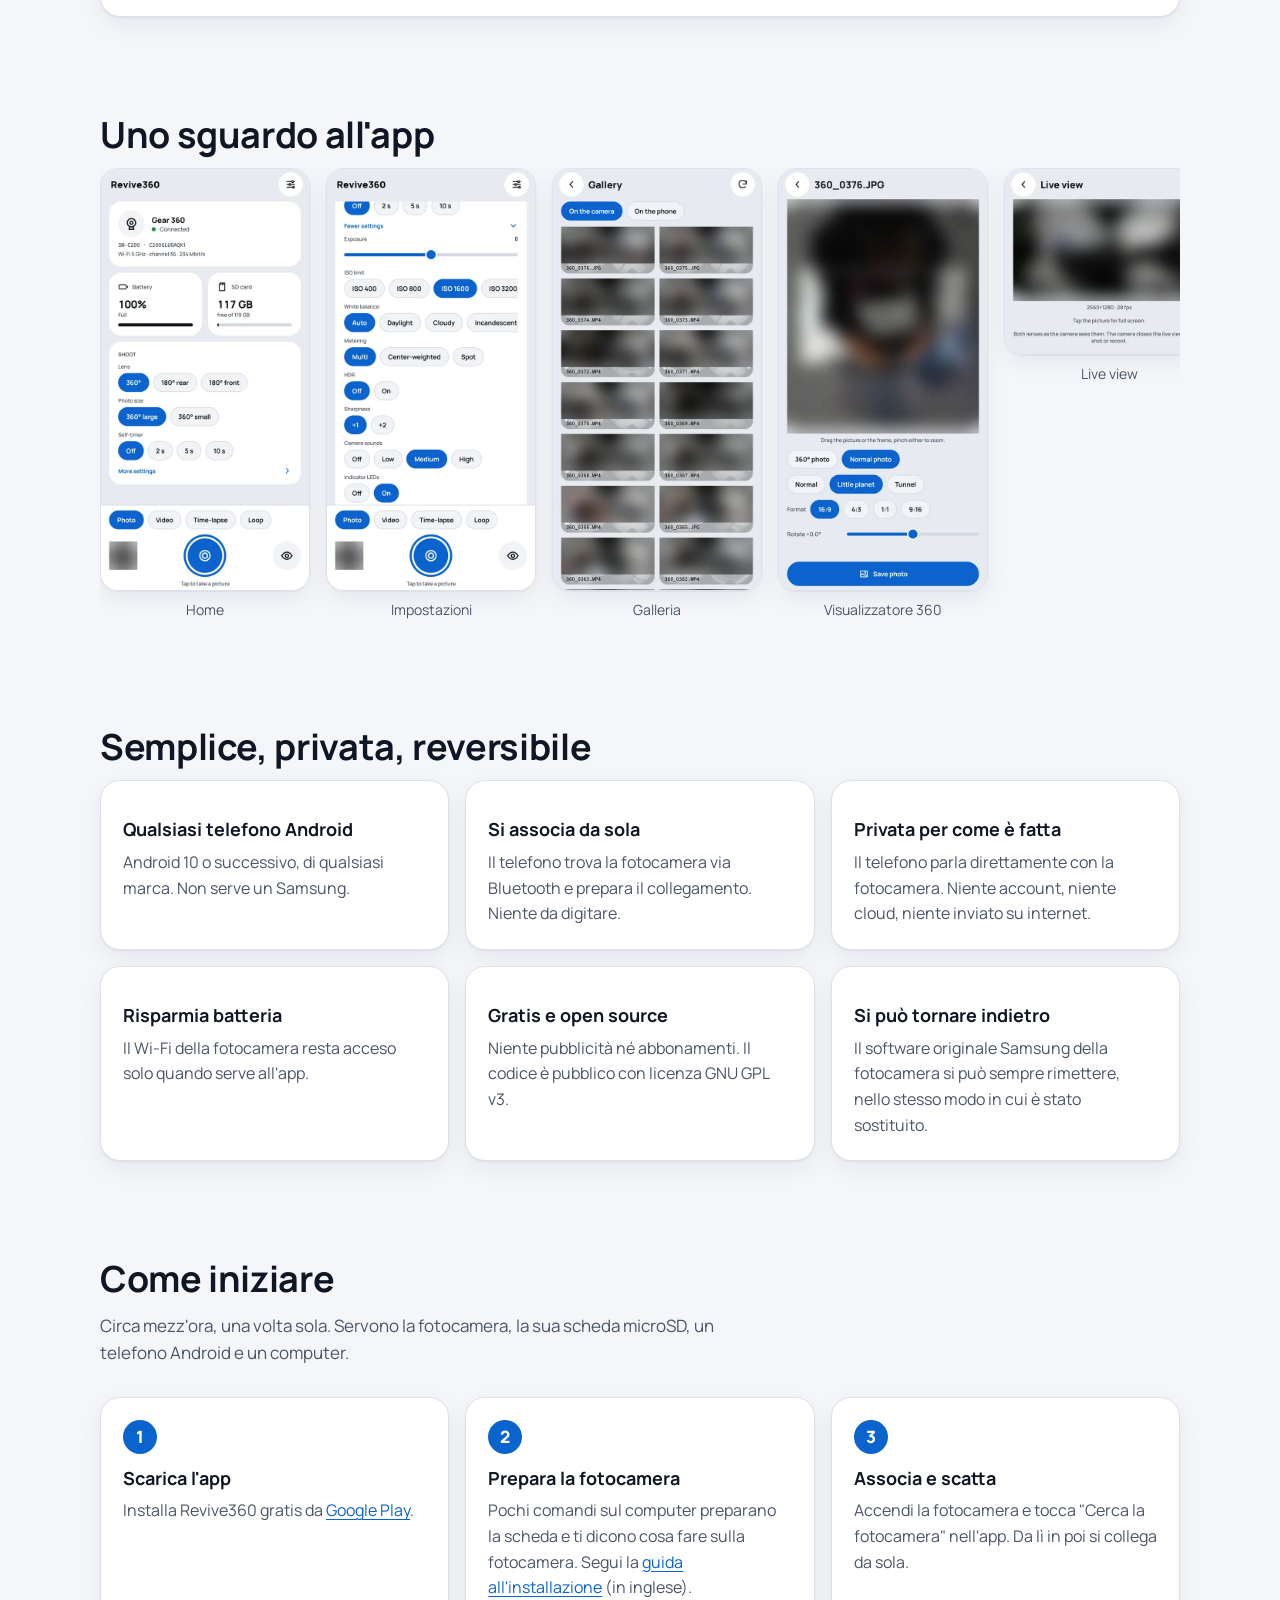
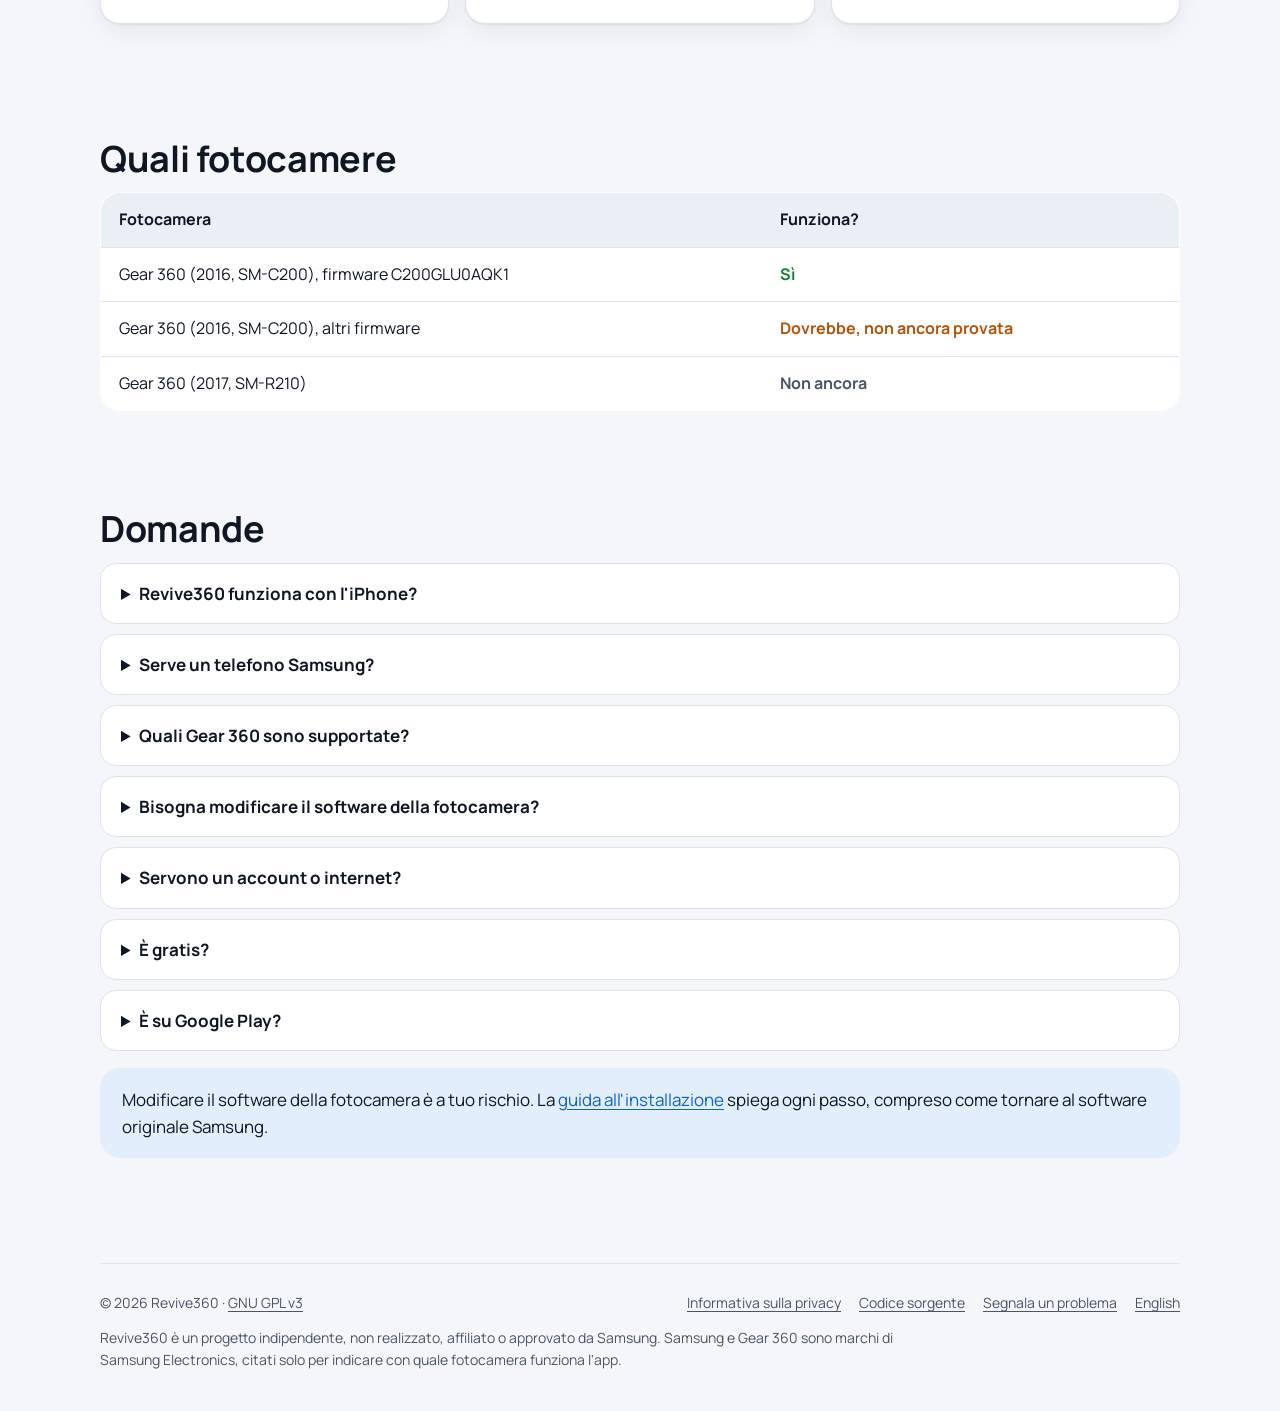
==== commit 1b01786a: "README, website and Play listing tell about RAW Shooting RAW and getting DNGs (one or many) is in th" ====
--- a/site/it/index.html
+++ b/site/it/index.html
@@ -169,6 +169,11 @@
         <h3>Anche foto normali</h3>
         <p>Guardati intorno, raddrizza, scegli l'inquadratura o crea un "little planet", e salvala come foto normale.</p>
       </div>
+      <div class="card wide">
+        <div class="ico"><svg viewBox="0 0 24 24" fill="none" stroke="currentColor" stroke-width="2" stroke-linecap="round" stroke-linejoin="round" aria-hidden="true"><rect x="4" y="5" width="16" height="14" rx="1"/><path d="M8 9v6M8 9h2.5a1.5 1.5 0 0 1 0 3H8M10.5 12l1.5 3M15 9v6"/></svg></div>
+        <h3>Il RAW, che l'app di Samsung non aveva</h3>
+        <p>La fotocamera conserva anche i dati del sensore di entrambi gli obiettivi, e l'app li trasforma in un DNG per Lightroom e gli altri programmi di sviluppo RAW, una foto o tante alla volta. Per le foto a 360° con buona luce.</p>
+      </div>
     </div>
   </section>
 
--- a/site/assets/style.css
+++ b/site/assets/style.css
@@ -122,6 +122,7 @@
 .sub { color: var(--text-2); margin: 0 0 30px; max-width: 40em; }
 
 .grid { display: grid; grid-template-columns: repeat(3, 1fr); gap: 16px; }
+.card.wide { grid-column: 1 / -1; }
 .card {
   background: var(--surface); border: 1px solid var(--border); border-radius: var(--radius);
   padding: 22px; box-shadow: var(--shadow);
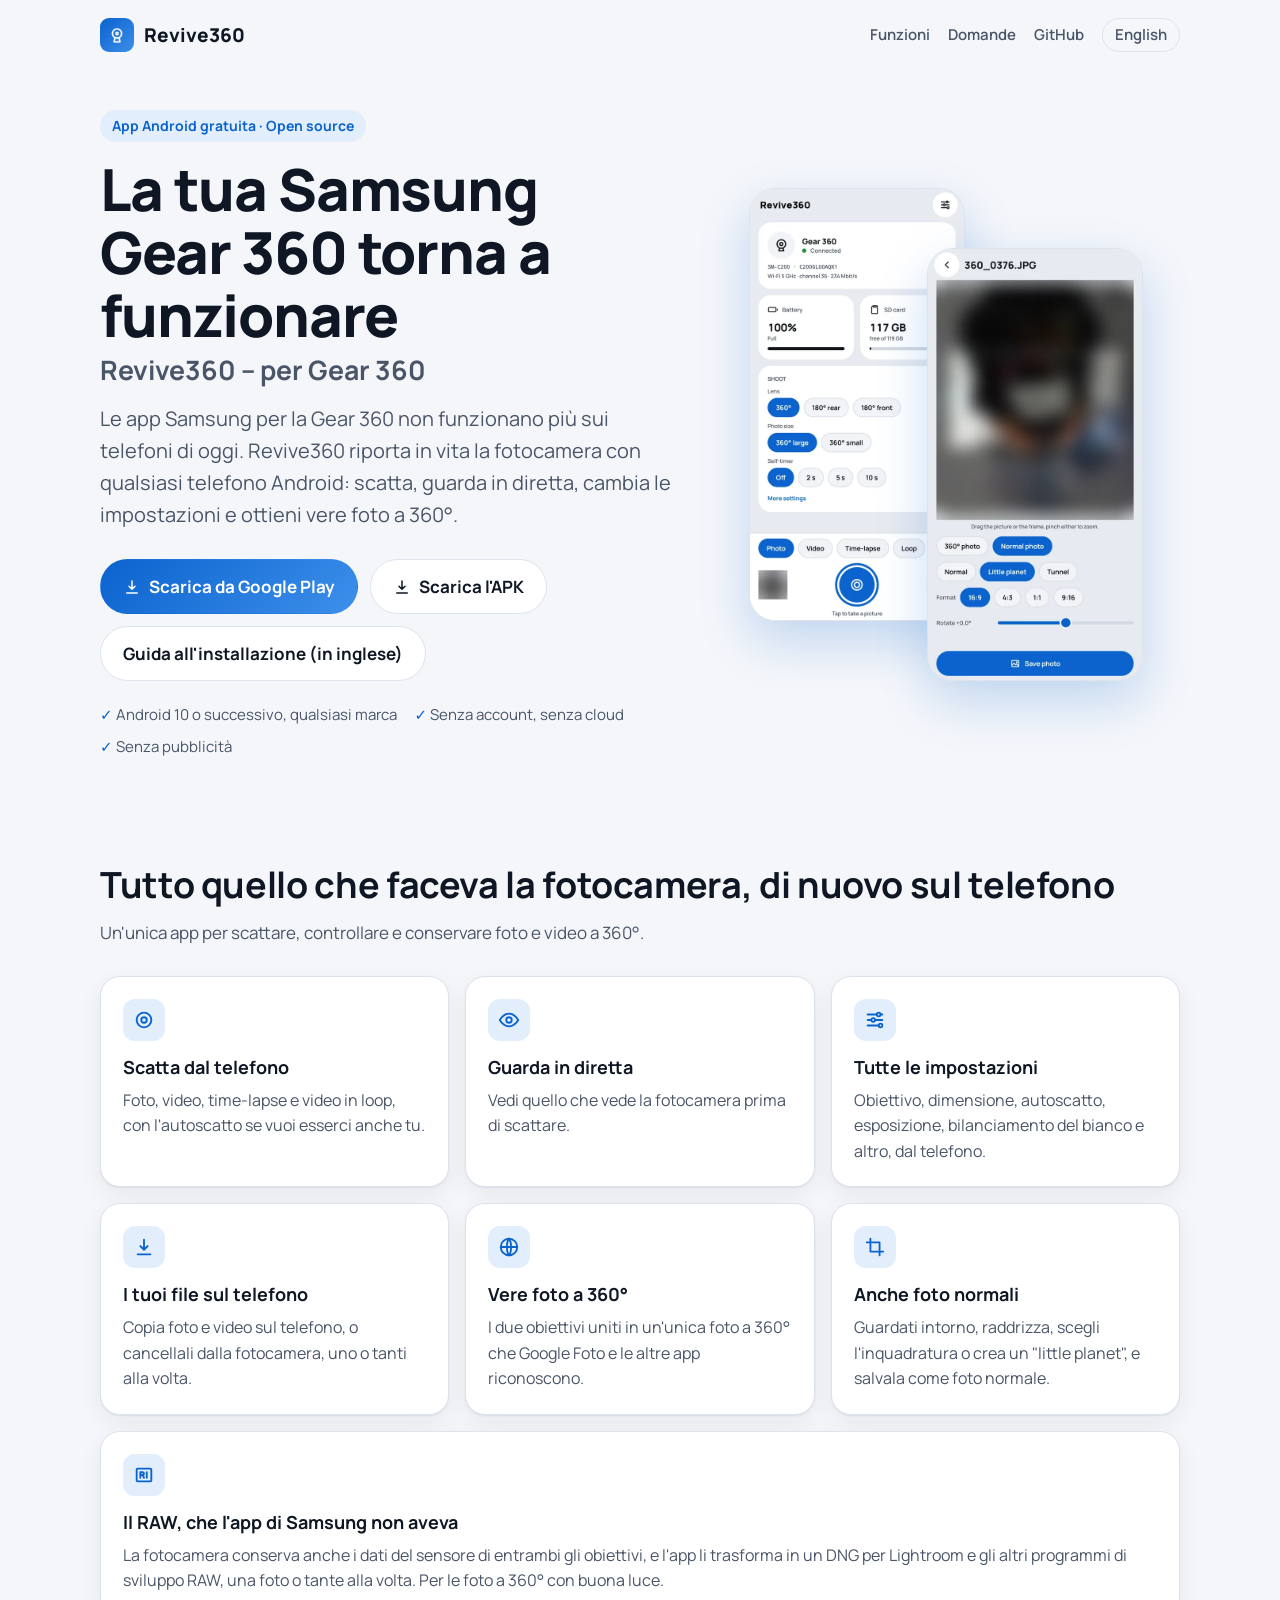
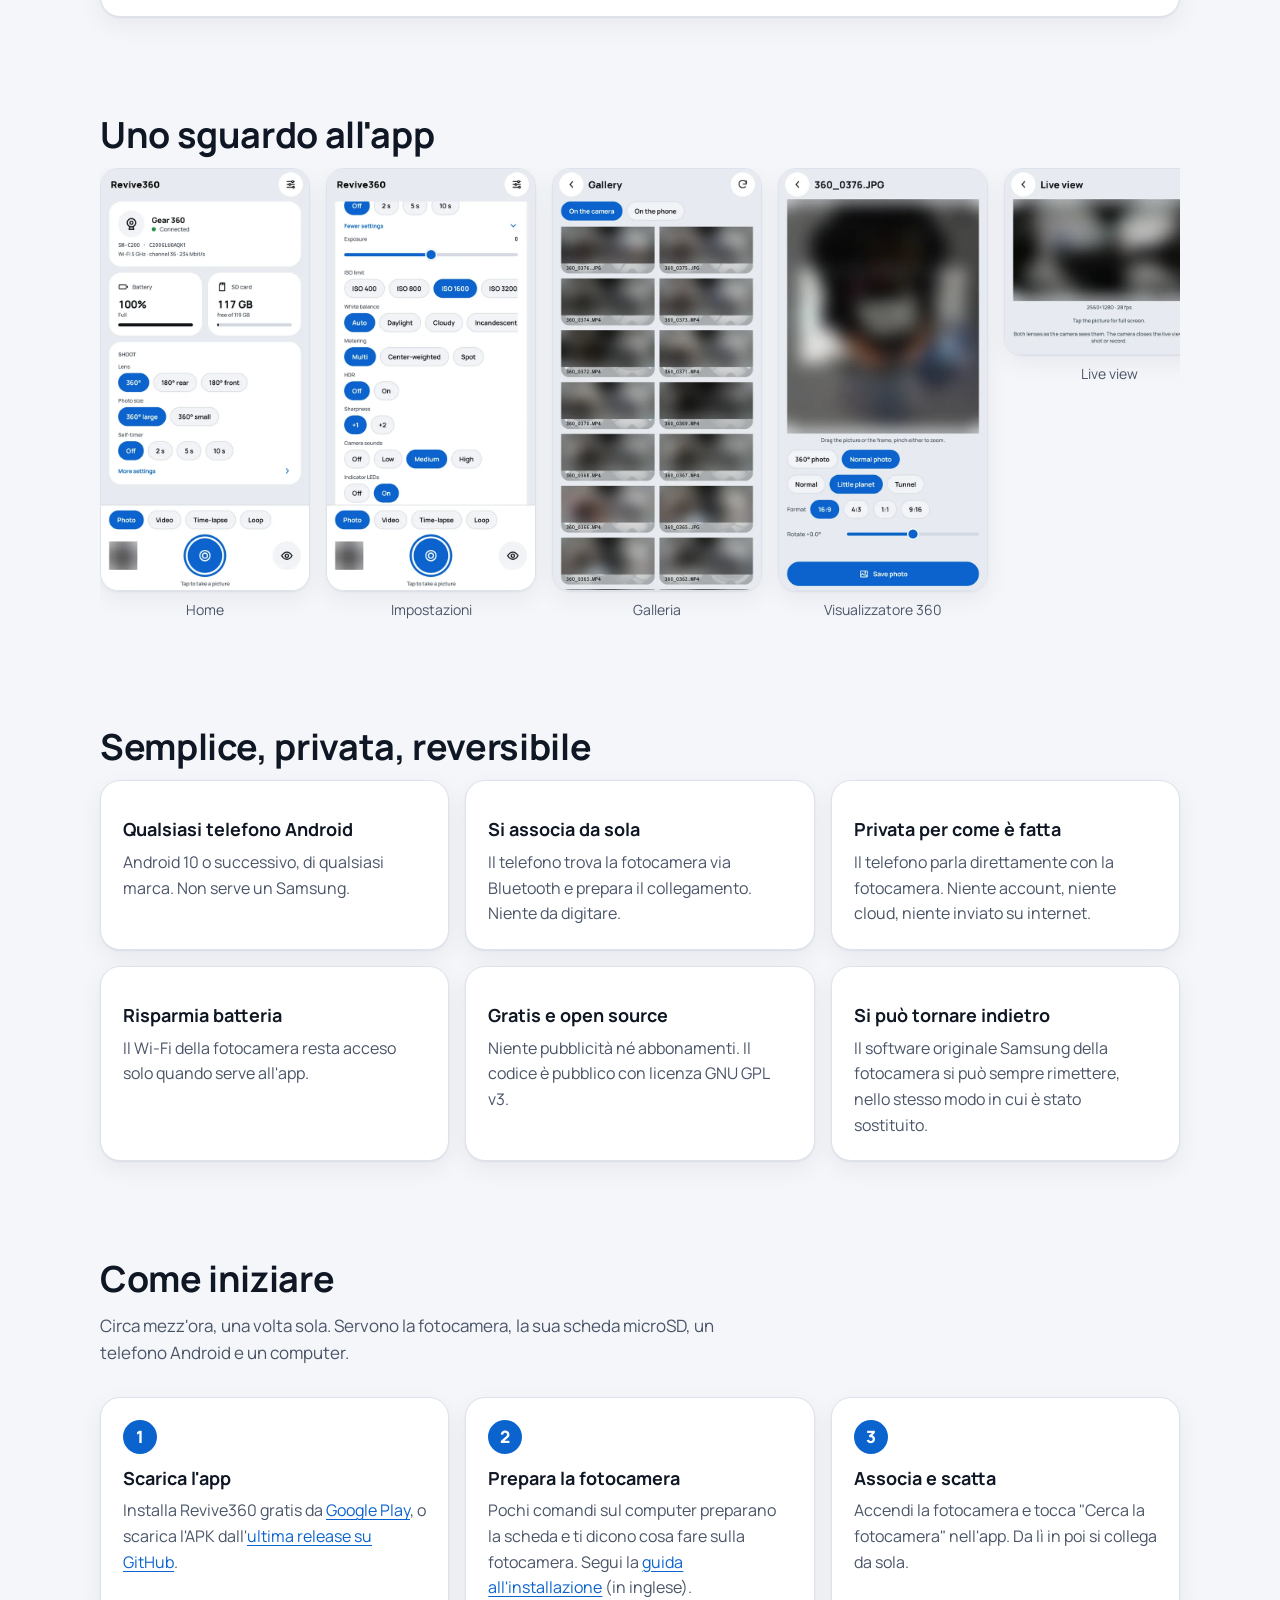
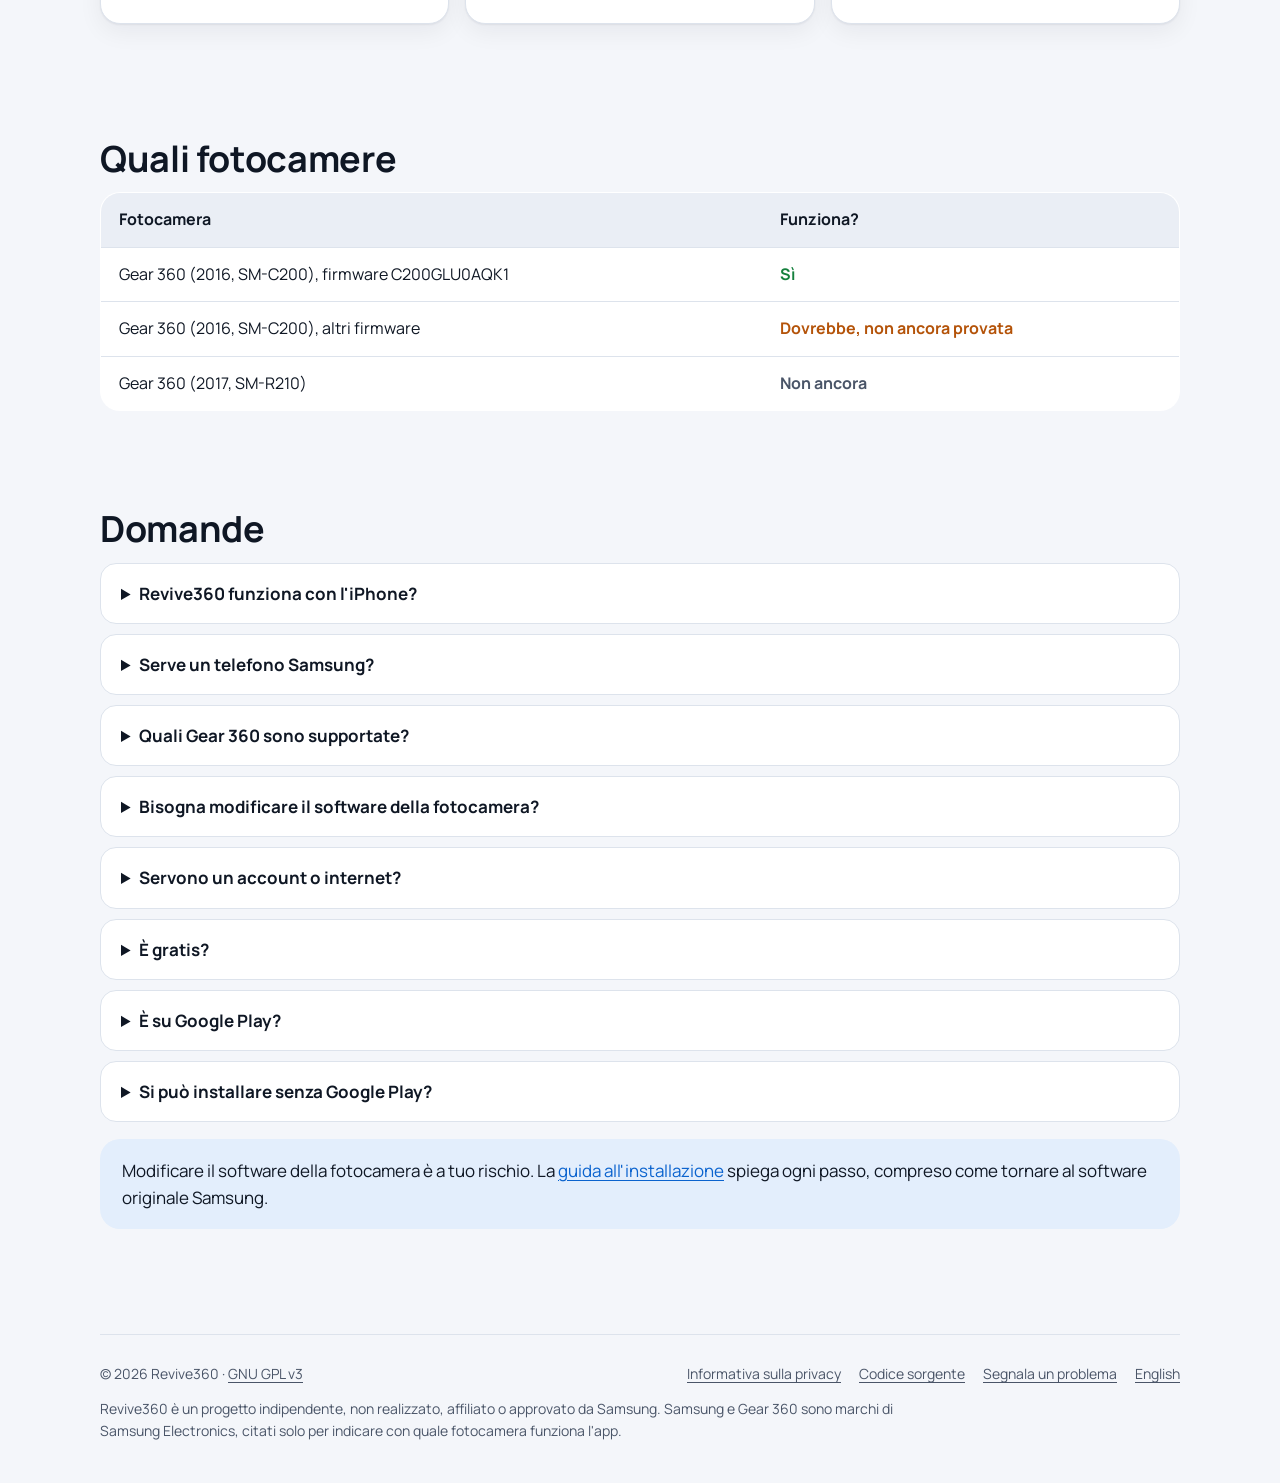
==== commit f4078c04: "0.2.0; the APK is on the GitHub releases too, next to Google Play (README, install guide, website) C" ====
--- a/site/it/index.html
+++ b/site/it/index.html
@@ -64,8 +64,8 @@
       ],
       "operatingSystem": "Android 10 o successivo",
       "applicationCategory": "MultimediaApplication",
-      "softwareVersion": "0.1.1",
-      "downloadUrl": "https://play.google.com/store/apps/details?id=com.simoneluconi.revive360",
+      "softwareVersion": "0.2.0",
+      "downloadUrl": ["https://play.google.com/store/apps/details?id=com.simoneluconi.revive360", "https://github.com/simoneluconi/Revive360/releases/latest"],
       "installUrl": "https://play.google.com/store/apps/details?id=com.simoneluconi.revive360",
       "softwareHelp": "https://github.com/simoneluconi/Revive360/blob/main/docs/INSTALL.md",
       "license": "https://www.gnu.org/licenses/gpl-3.0.html",
@@ -92,7 +92,9 @@
         { "@type": "Question", "name": "È gratis?",
           "acceptedAnswer": { "@type": "Answer", "text": "Sì. Revive360 è software libero e open source con licenza GNU GPL v3, senza pubblicità." } },
         { "@type": "Question", "name": "È su Google Play?",
-          "acceptedAnswer": { "@type": "Answer", "text": "Sì. Revive360 è gratis su Google Play." } }
+          "acceptedAnswer": { "@type": "Answer", "text": "Sì. Revive360 è gratis su Google Play." } },
+        { "@type": "Question", "name": "Si può installare senza Google Play?",
+          "acceptedAnswer": { "@type": "Answer", "text": "Sì. Ogni versione è anche nelle release del progetto su GitHub, come APK. Le versioni di Google Play e di GitHub sono firmate in modo diverso: per passare dall'una all'altra, disinstalla prima l'app." } }
       ]
     }
   ]
@@ -121,6 +123,9 @@
         <a class="btn primary" href="https://play.google.com/store/apps/details?id=com.simoneluconi.revive360">
           <svg viewBox="0 0 24 24" fill="none" stroke="currentColor" stroke-width="2" stroke-linecap="round" stroke-linejoin="round" aria-hidden="true"><path d="M12 4v11m0 0-4-4m4 4 4-4M5 20h14"/></svg>
           Scarica da Google Play</a>
+        <a class="btn" href="https://github.com/simoneluconi/Revive360/releases/latest">
+          <svg viewBox="0 0 24 24" fill="none" stroke="currentColor" stroke-width="2" stroke-linecap="round" stroke-linejoin="round" aria-hidden="true"><path d="M12 4v11m0 0-4-4m4 4 4-4M5 20h14"/></svg>
+          Scarica l'APK</a>
         <a class="btn" href="https://github.com/simoneluconi/Revive360/blob/main/docs/INSTALL.md" hreflang="en">Guida all'installazione (in inglese)</a>
       </div>
       <ul class="facts">
@@ -204,7 +209,7 @@
     <h2 id="inizia-titolo">Come iniziare</h2>
     <p class="sub">Circa mezz'ora, una volta sola. Servono la fotocamera, la sua scheda microSD, un telefono Android e un computer.</p>
     <ol class="steps">
-      <li><h3>Scarica l'app</h3><p>Installa Revive360 gratis da <a href="https://play.google.com/store/apps/details?id=com.simoneluconi.revive360">Google Play</a>.</p></li>
+      <li><h3>Scarica l'app</h3><p>Installa Revive360 gratis da <a href="https://play.google.com/store/apps/details?id=com.simoneluconi.revive360">Google Play</a>, o scarica l'APK dall'<a href="https://github.com/simoneluconi/Revive360/releases/latest">ultima release su GitHub</a>.</p></li>
       <li><h3>Prepara la fotocamera</h3><p>Pochi comandi sul computer preparano la scheda e ti dicono cosa fare sulla fotocamera. Segui la <a href="https://github.com/simoneluconi/Revive360/blob/main/docs/INSTALL.md" hreflang="en">guida all'installazione</a> (in inglese).</p></li>
       <li><h3>Associa e scatta</h3><p>Accendi la fotocamera e tocca "Cerca la fotocamera" nell'app. Da lì in poi si collega da sola.</p></li>
     </ol>
@@ -231,6 +236,7 @@
     <details><summary>Servono un account o internet?</summary><p>No. Il telefono parla direttamente con la fotocamera via Bluetooth e tramite il Wi-Fi della fotocamera. Niente passa da internet. Vedi l'<a href="privacy/">informativa sulla privacy</a>.</p></details>
     <details><summary>È gratis?</summary><p>Sì. Revive360 è software libero e open source con licenza GNU GPL v3, senza pubblicità.</p></details>
     <details><summary>È su Google Play?</summary><p>Sì. Revive360 è gratis su <a href="https://play.google.com/store/apps/details?id=com.simoneluconi.revive360">Google Play</a>.</p></details>
+    <details><summary>Si può installare senza Google Play?</summary><p>Sì. Ogni versione è anche nelle <a href="https://github.com/simoneluconi/Revive360/releases/latest">release su GitHub</a> come APK: scaricalo sul telefono e aprilo. Le versioni di Google Play e di GitHub sono firmate in modo diverso: per passare dall'una all'altra, disinstalla prima l'app.</p></details>
     <p class="note">Modificare il software della fotocamera è a tuo rischio. La <a href="https://github.com/simoneluconi/Revive360/blob/main/docs/INSTALL.md" hreflang="en">guida all'installazione</a> spiega ogni passo, compreso come tornare al software originale Samsung.</p>
   </section>
 </main>
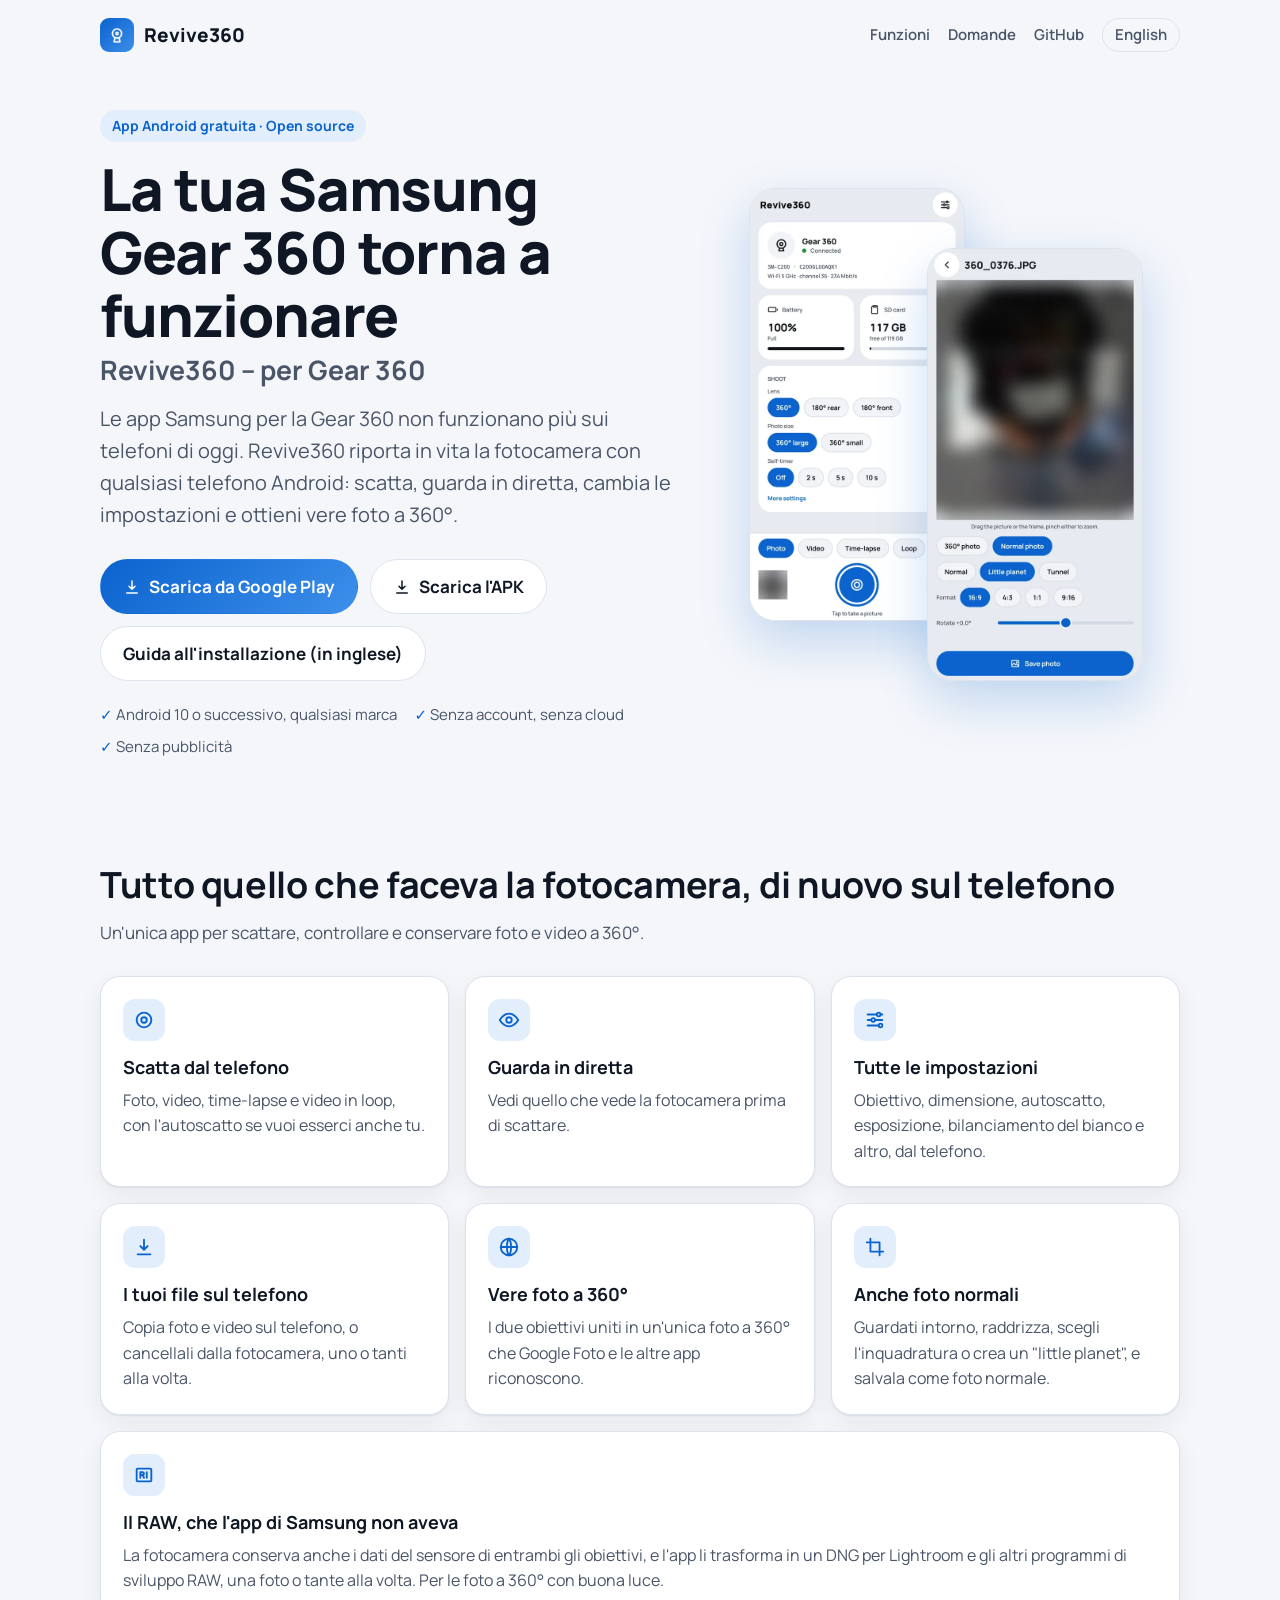
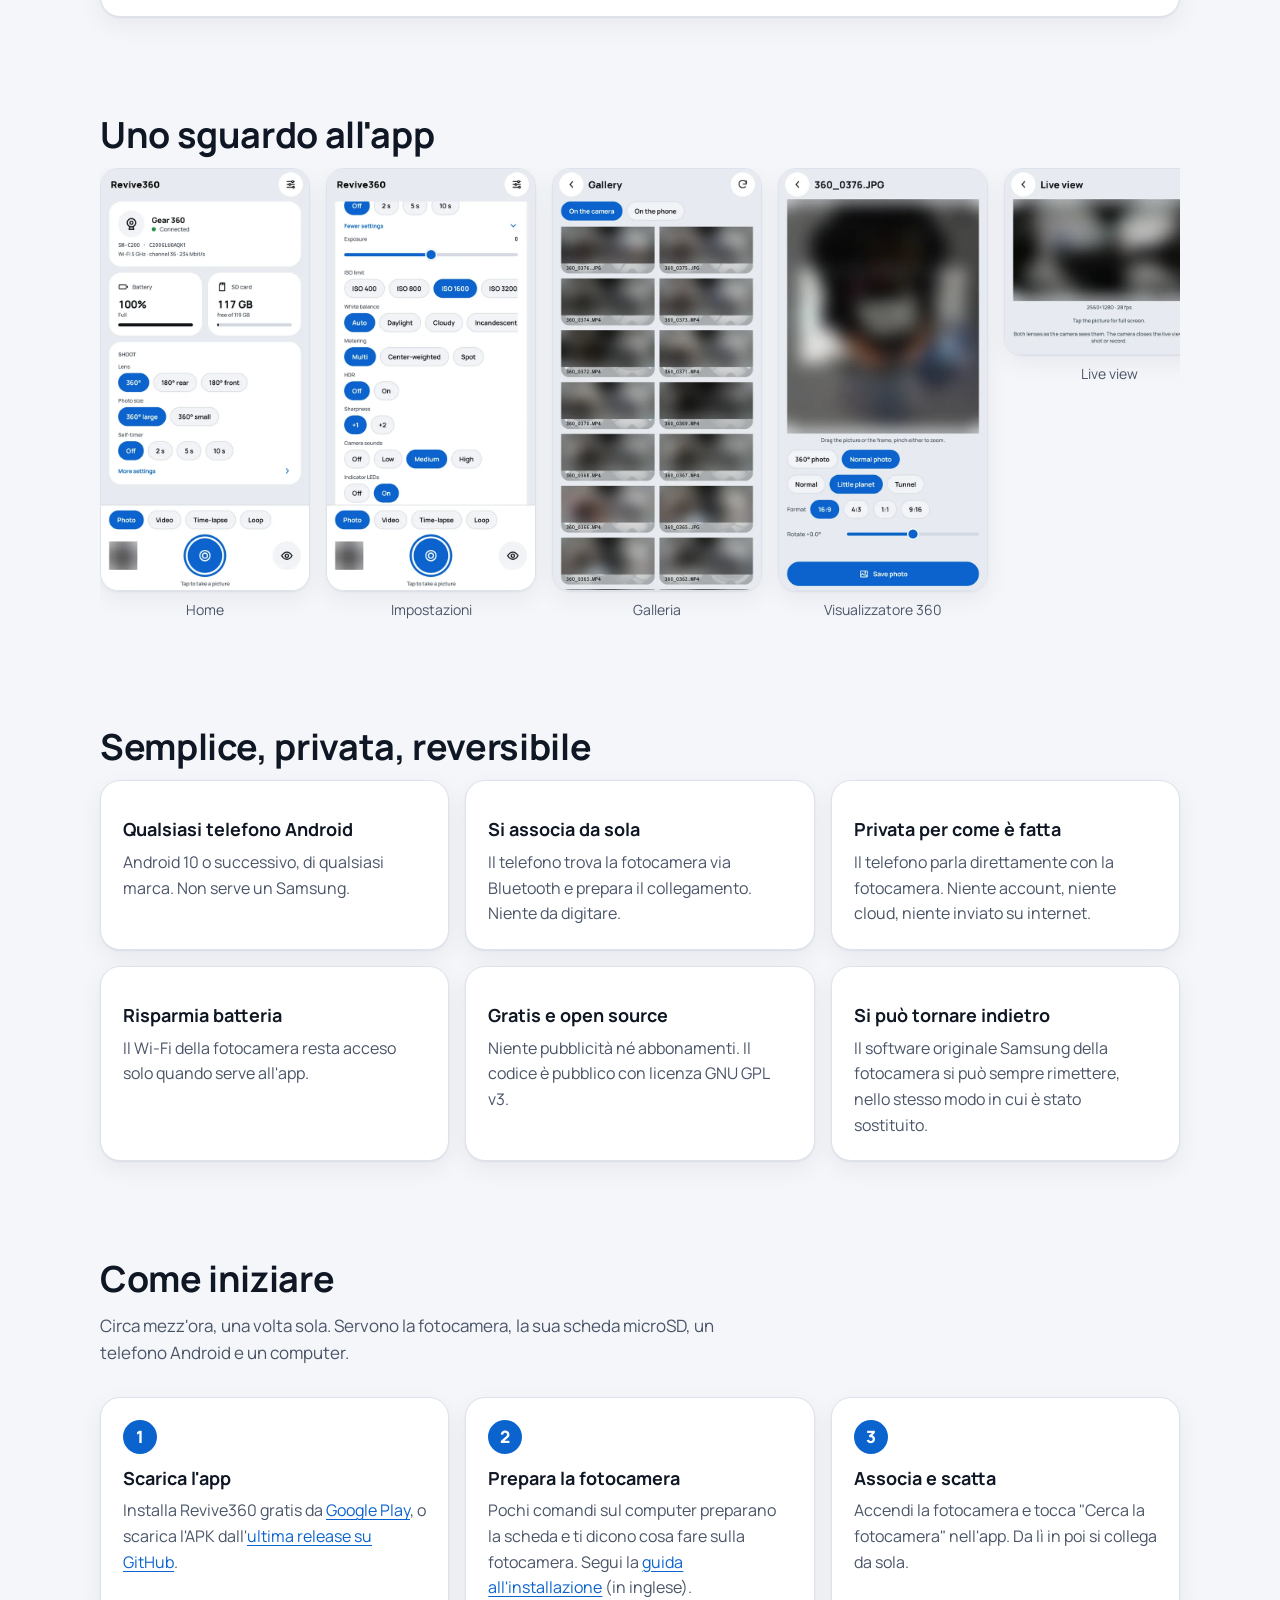
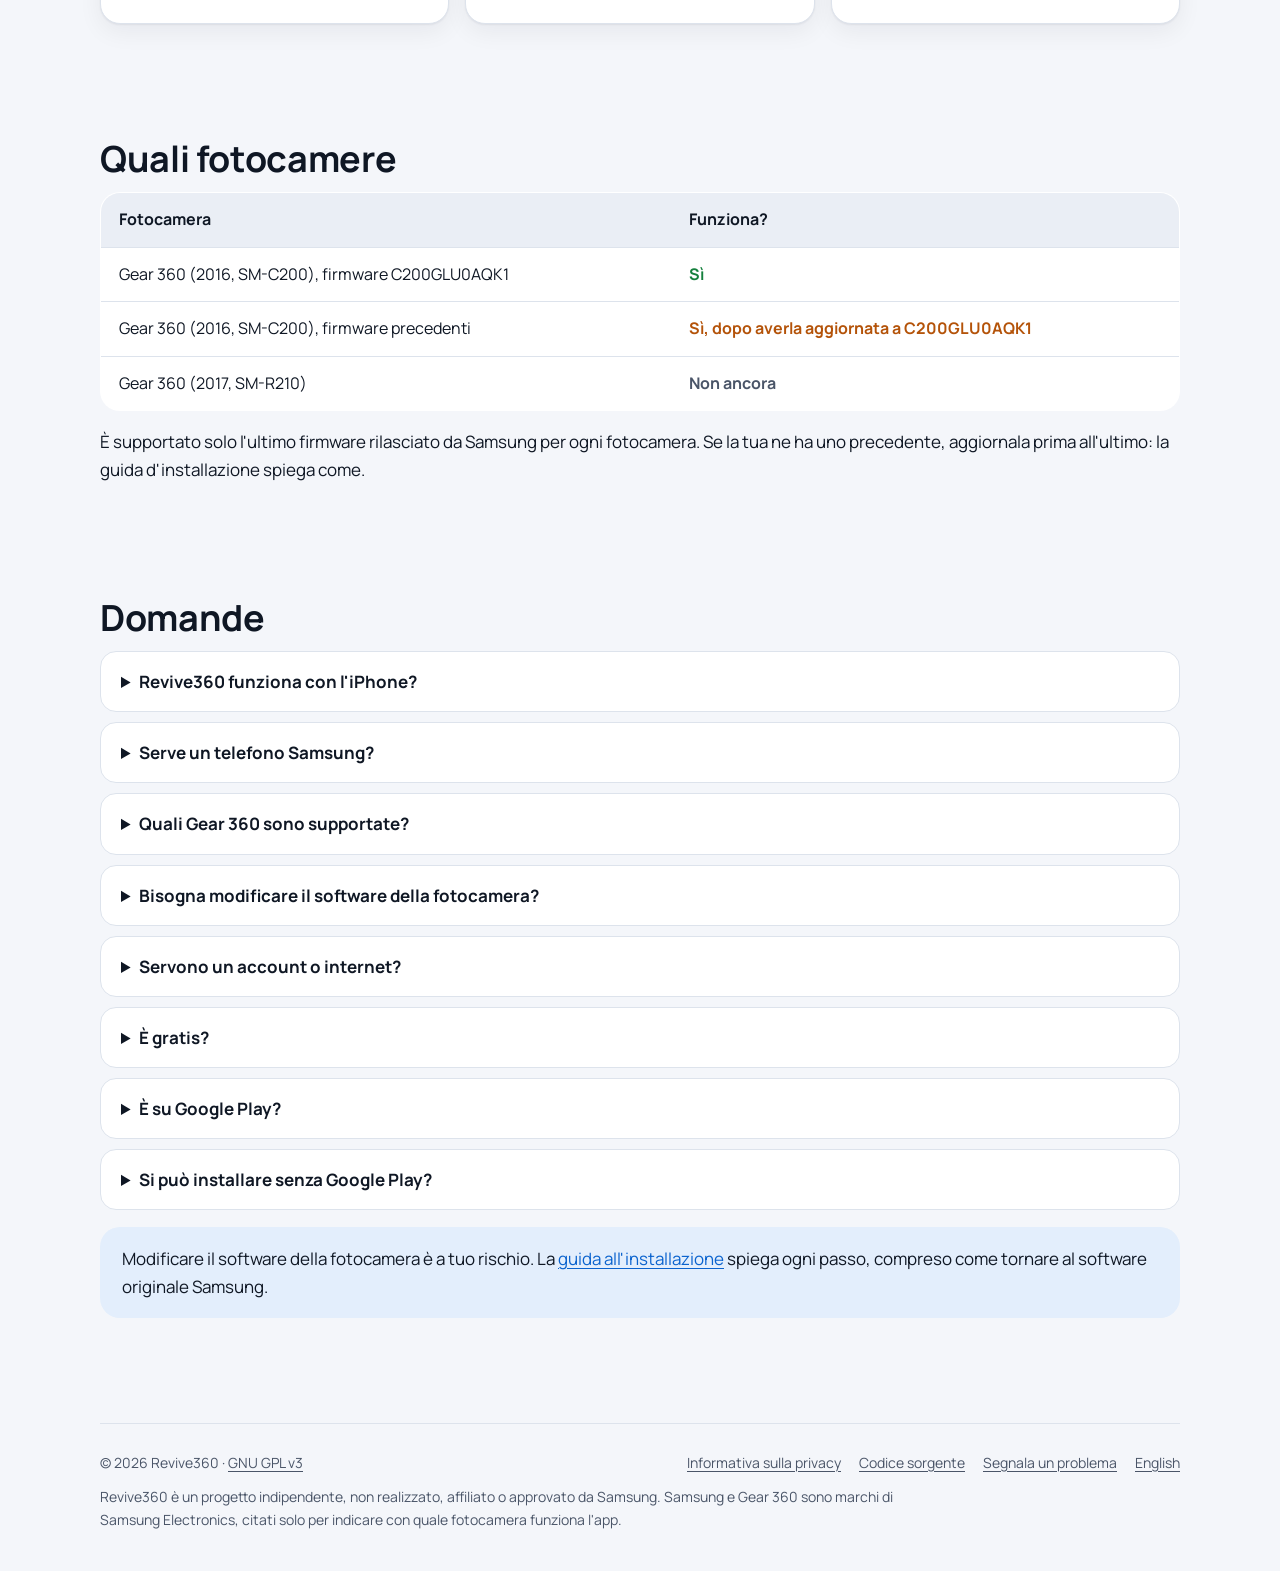
==== commit 90dbef7a: "Docs: only each camera's last firmware is supported, an older one is updated first Co-Authored-By: C" ====
--- a/site/it/index.html
+++ b/site/it/index.html
@@ -221,10 +221,11 @@
       <thead><tr><th scope="col">Fotocamera</th><th scope="col">Funziona?</th></tr></thead>
       <tbody>
         <tr><td>Gear 360 (2016, SM-C200), firmware C200GLU0AQK1</td><td class="yes">Sì</td></tr>
-        <tr><td>Gear 360 (2016, SM-C200), altri firmware</td><td class="maybe">Dovrebbe, non ancora provata</td></tr>
+        <tr><td>Gear 360 (2016, SM-C200), firmware precedenti</td><td class="maybe">Sì, dopo averla aggiornata a C200GLU0AQK1</td></tr>
         <tr><td>Gear 360 (2017, SM-R210)</td><td class="no">Non ancora</td></tr>
       </tbody>
     </table>
+    <p>È supportato solo l'ultimo firmware rilasciato da Samsung per ogni fotocamera. Se la tua ne ha uno precedente, aggiornala prima all'ultimo: la guida d'installazione spiega come.</p>
   </section>
 
   <section id="domande" class="wrap" aria-labelledby="domande-titolo">
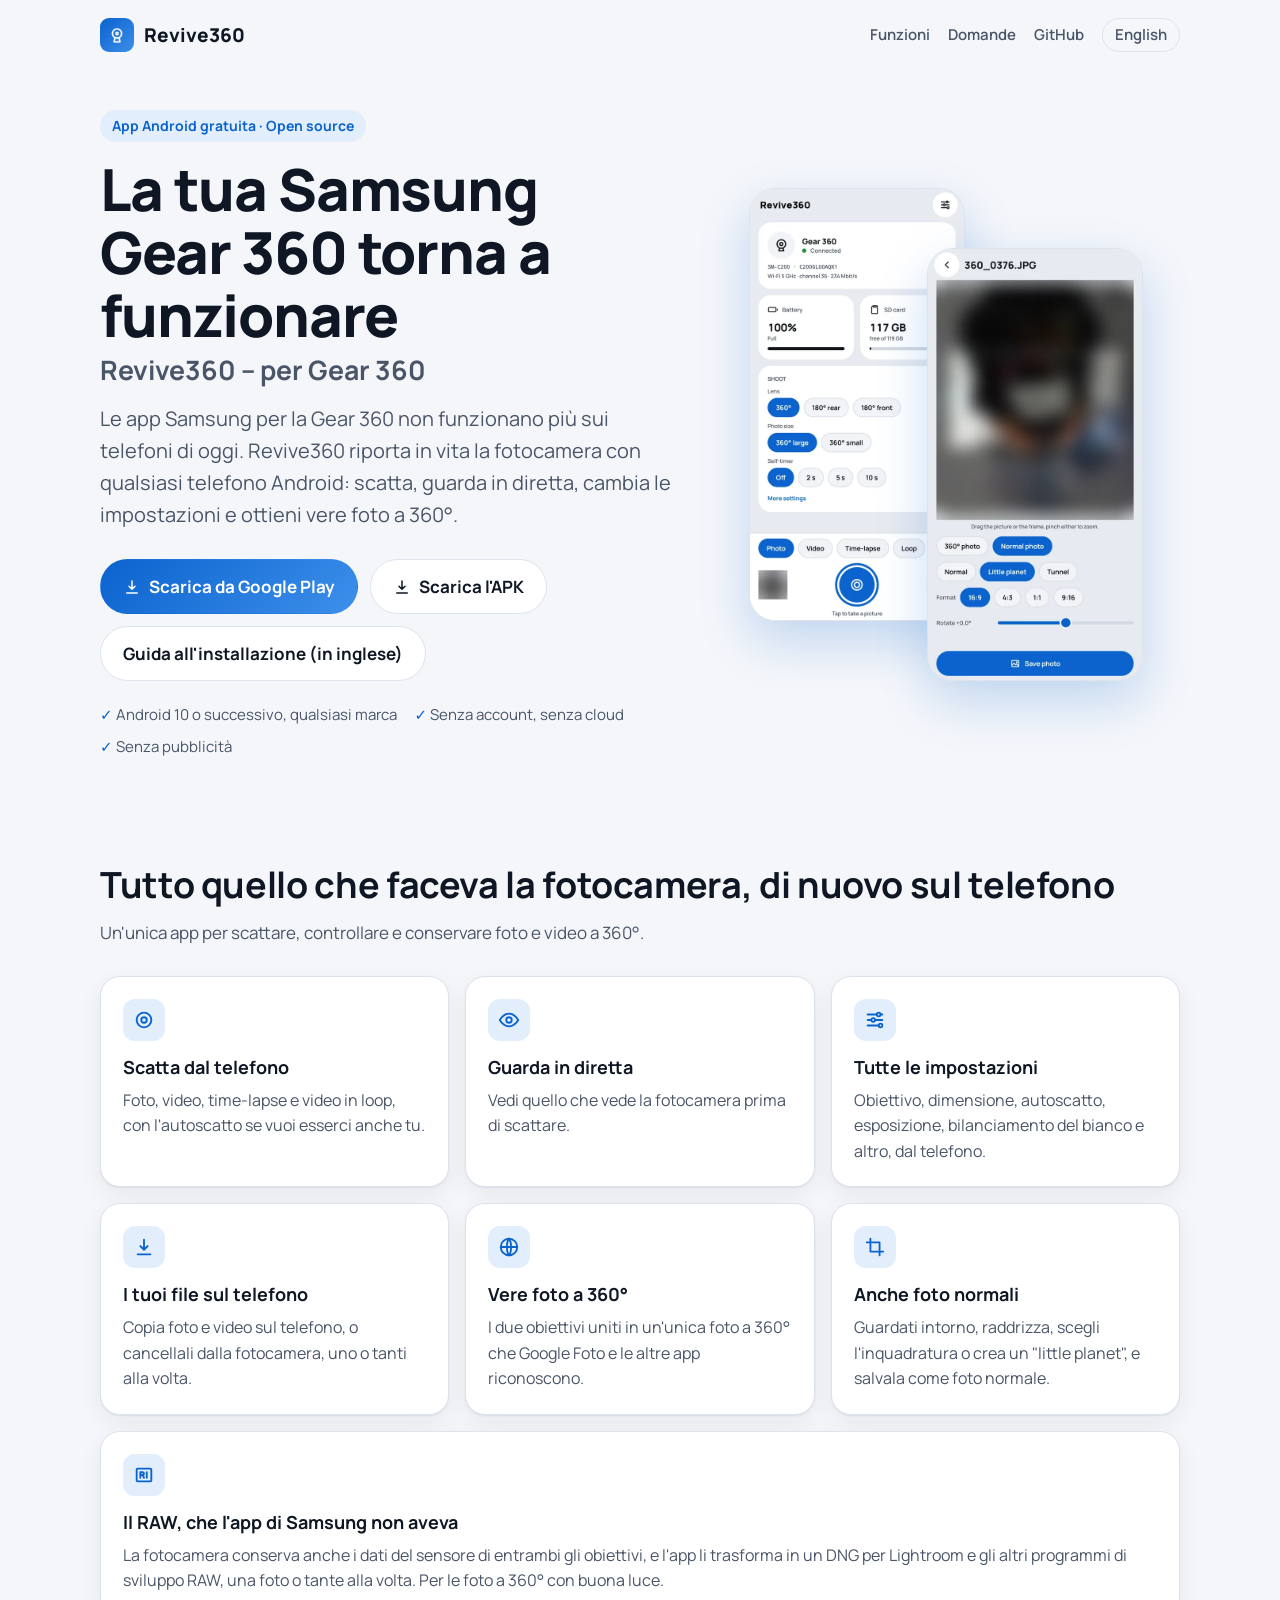
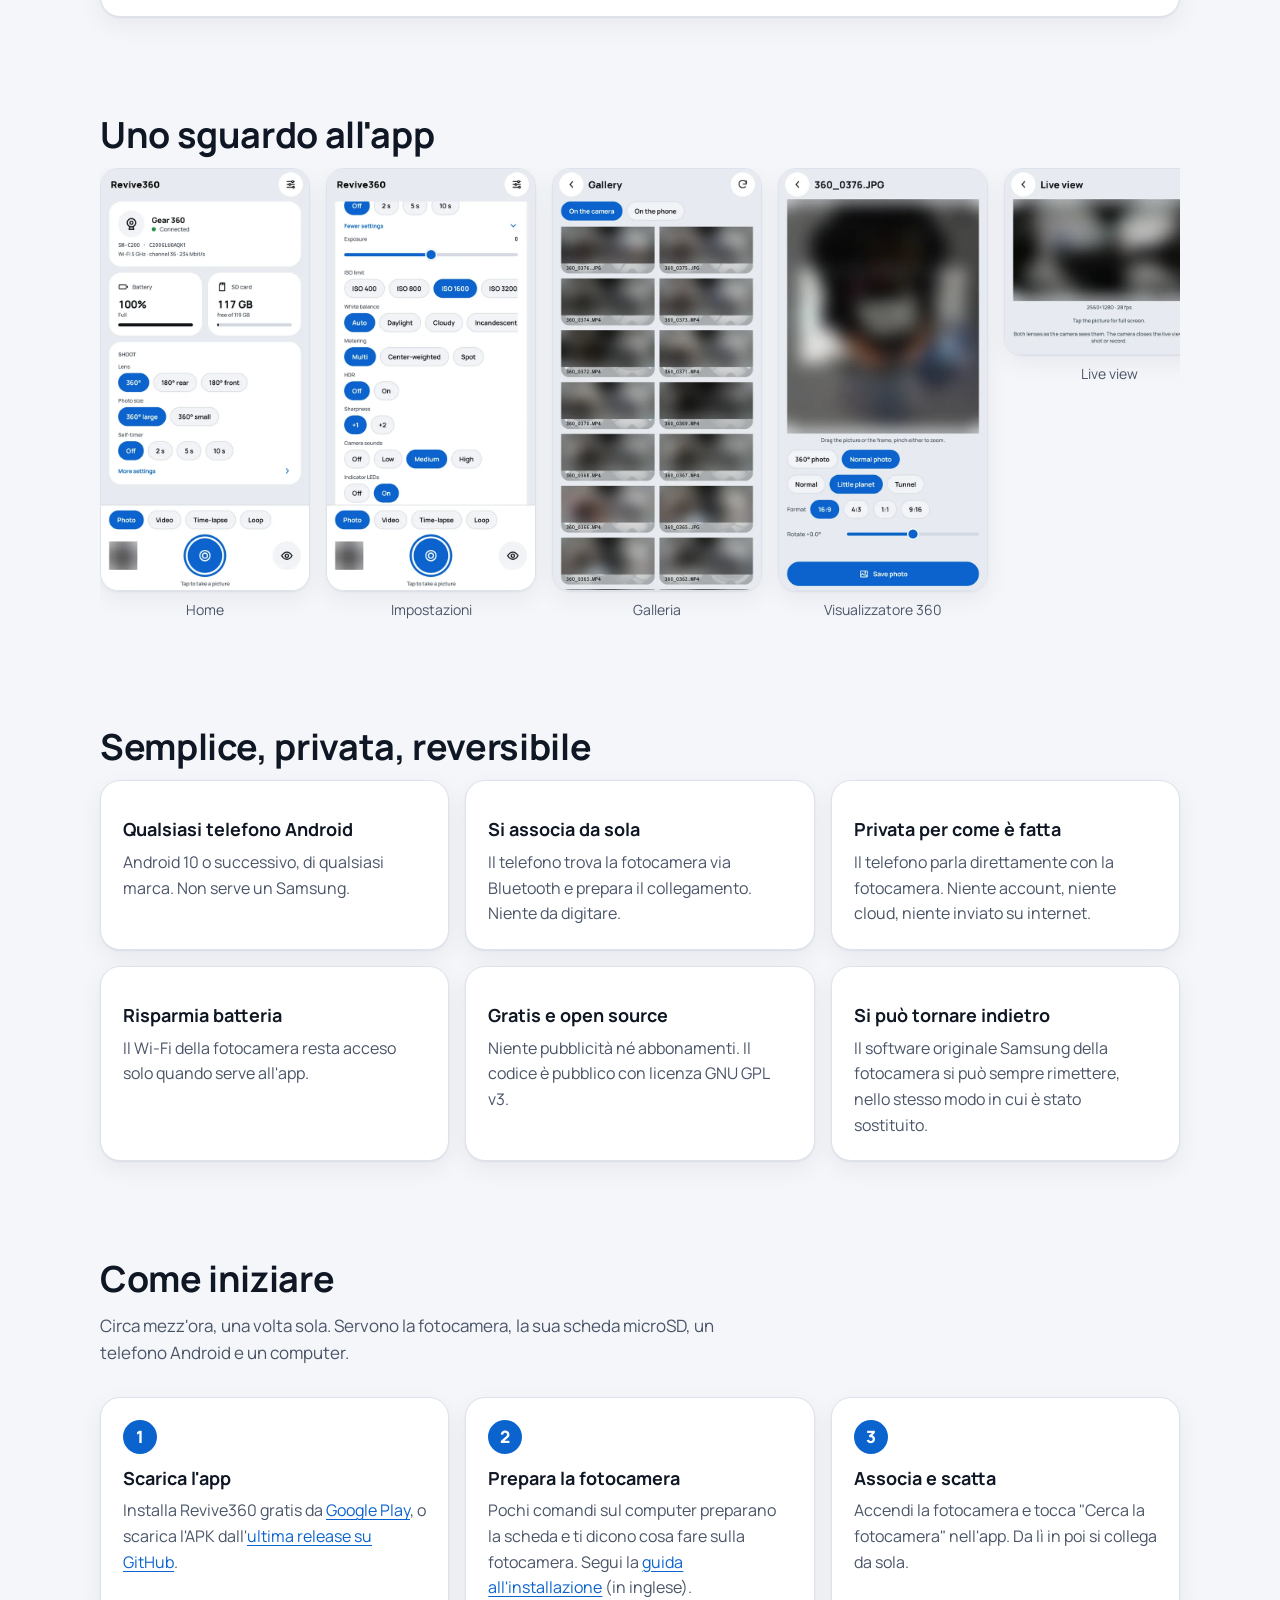
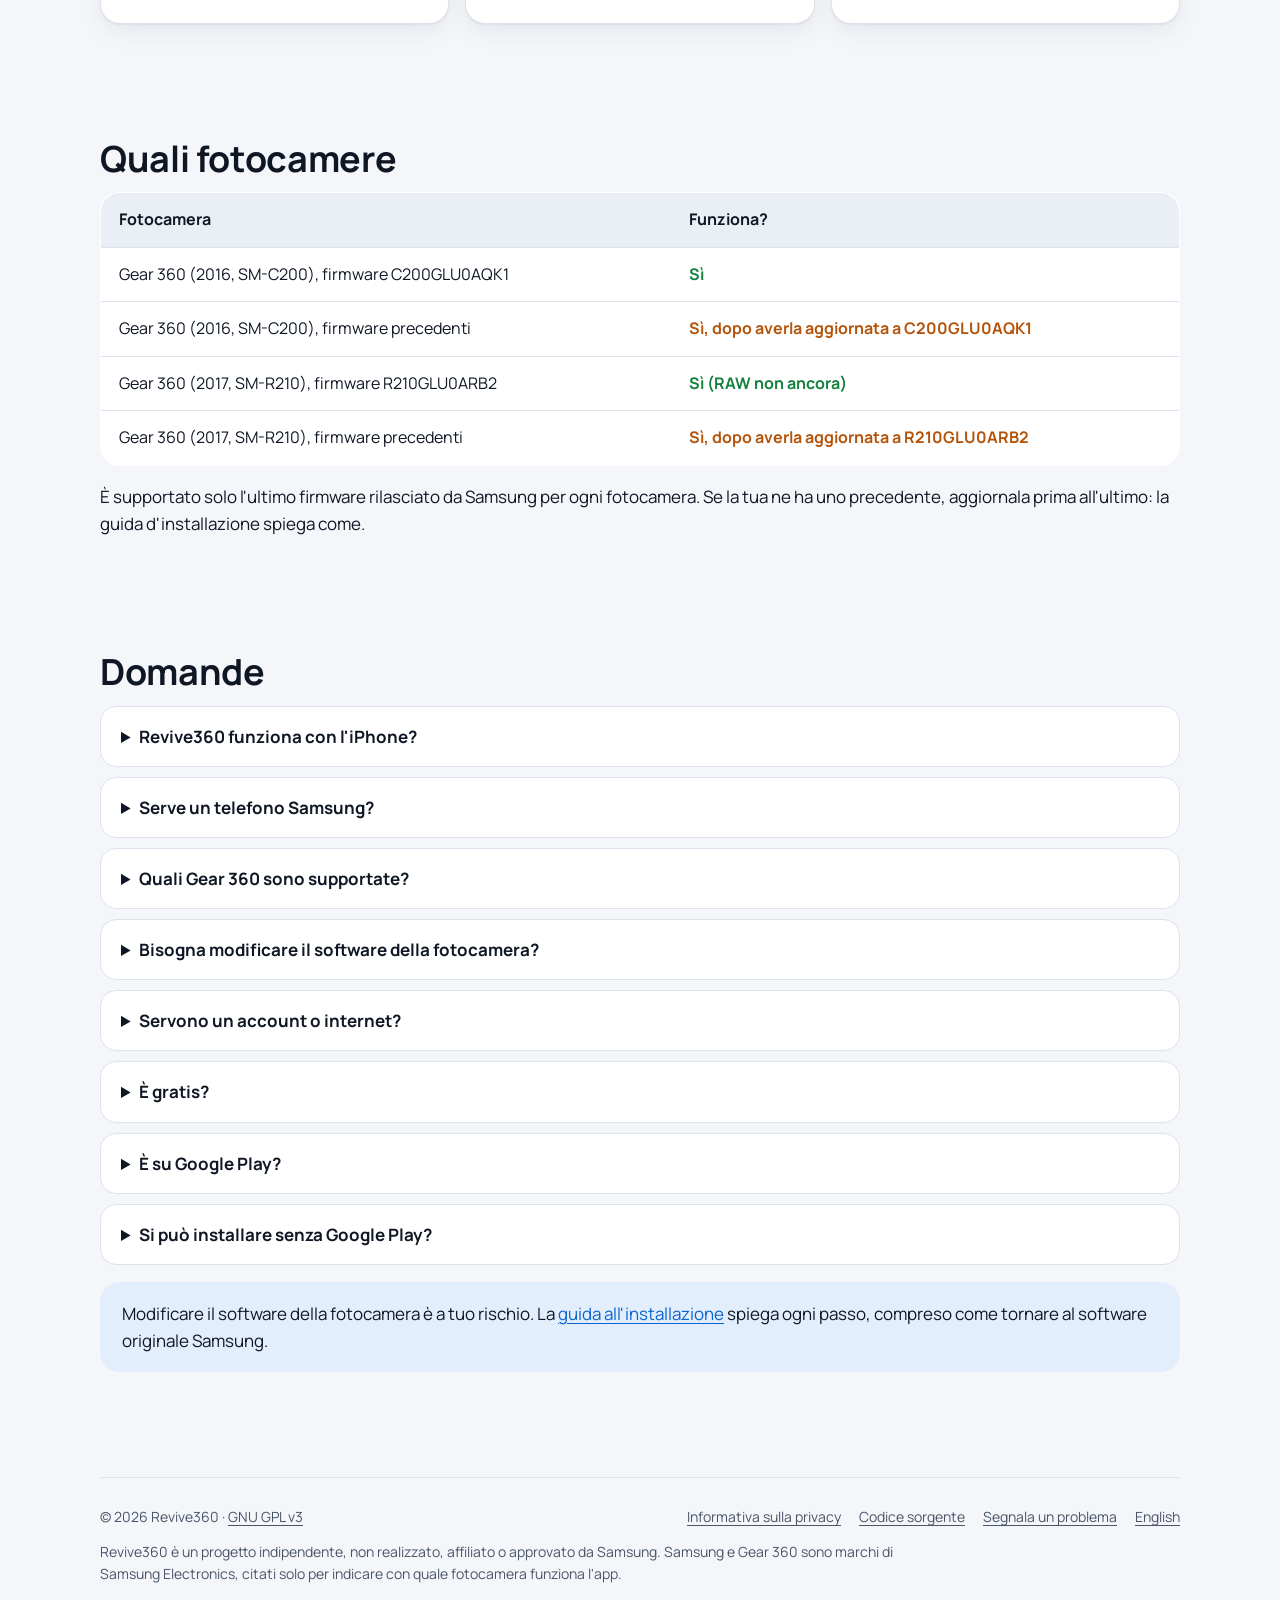
==== commit d4669fc6: "Gear 360 (2017, SM-R210) supported: app, install guide, README, website and Play listing The R210 ad" ====
--- a/site/it/index.html
+++ b/site/it/index.html
@@ -4,7 +4,7 @@
 <meta charset="utf-8">
 <meta name="viewport" content="width=device-width, initial-scale=1">
 <title>Revive360 – per Gear 360 | App Android gratuita</title>
-<meta name="description" content="Revive360 fa tornare a funzionare la Samsung Gear 360 (2016) con qualsiasi telefono Android: scatti, live view, impostazioni, download e vere foto a 360°. Gratis, open source, senza account.">
+<meta name="description" content="Revive360 fa tornare a funzionare la Samsung Gear 360 (2016 e 2017) con qualsiasi telefono Android: scatti, live view, impostazioni, download e vere foto a 360°. Gratis, open source, senza account.">
 <meta name="keywords" content="app Gear 360, Samsung Gear 360 Android, alternativa Gear 360 Manager, SM-C200, app fotocamera 360">
 <meta name="author" content="simoneluconi">
 <meta name="robots" content="index, follow, max-image-preview:large">
@@ -17,7 +17,7 @@
 <meta property="og:type" content="website">
 <meta property="og:site_name" content="Revive360">
 <meta property="og:title" content="Revive360 – la tua Samsung Gear 360 torna a funzionare">
-<meta property="og:description" content="Un'app Android gratuita e un piccolo componente per la fotocamera che riportano in vita la Gear 360 (2016). Qualsiasi telefono Android, senza account, senza cloud.">
+<meta property="og:description" content="Un'app Android gratuita e un piccolo componente per la fotocamera che riportano in vita la Gear 360 (2016 e 2017). Qualsiasi telefono Android, senza account, senza cloud.">
 <meta property="og:url" content="https://simoneluconi.github.io/Revive360/it/">
 <meta property="og:image" content="https://simoneluconi.github.io/Revive360/assets/og-it.png">
 <meta property="og:image:width" content="1200">
@@ -27,7 +27,7 @@
 <meta property="og:locale:alternate" content="en_US">
 <meta name="twitter:card" content="summary_large_image">
 <meta name="twitter:title" content="Revive360 – la tua Samsung Gear 360 torna a funzionare">
-<meta name="twitter:description" content="App Android gratuita per la Samsung Gear 360 (2016). Qualsiasi telefono, senza account, open source.">
+<meta name="twitter:description" content="App Android gratuita per la Samsung Gear 360 (2016 e 2017). Qualsiasi telefono, senza account, open source.">
 <meta name="twitter:image" content="https://simoneluconi.github.io/Revive360/assets/og-it.png">
 
 <link rel="icon" type="image/png" sizes="32x32" href="../assets/favicon-32.png">
@@ -54,7 +54,7 @@
       "@id": "https://simoneluconi.github.io/Revive360/#app",
       "name": "Revive360",
       "alternateName": "Revive360 – per Gear 360",
-      "description": "App Android gratuita che fa tornare a funzionare la fotocamera Samsung Gear 360 (2016, SM-C200): scatto da remoto, live view, impostazioni, download ed esportazione di foto a 360°.",
+      "description": "App Android gratuita che fa tornare a funzionare le fotocamere Samsung Gear 360 (2016, SM-C200) e Gear 360 (2017, SM-R210): scatto da remoto, live view, impostazioni, download ed esportazione di foto a 360°.",
       "url": "https://simoneluconi.github.io/Revive360/it/",
       "image": "https://simoneluconi.github.io/Revive360/assets/icon-512.png",
       "screenshot": [
@@ -84,7 +84,7 @@
         { "@type": "Question", "name": "Serve un telefono Samsung?",
           "acceptedAnswer": { "@type": "Answer", "text": "No. Funziona con telefoni Android di qualsiasi marca." } },
         { "@type": "Question", "name": "Quali Gear 360 sono supportate?",
-          "acceptedAnswer": { "@type": "Answer", "text": "La Gear 360 (2016, SM-C200). La Gear 360 (2017, SM-R210) non è ancora supportata." } },
+          "acceptedAnswer": { "@type": "Answer", "text": "La Gear 360 (2016, SM-C200) e la Gear 360 (2017, SM-R210)." } },
         { "@type": "Question", "name": "Bisogna modificare il software della fotocamera?",
           "acceptedAnswer": { "@type": "Answer", "text": "Sì, una volta sola: un piccolo componente viene installato sulla fotocamera dal computer tramite la sua scheda microSD. La guida spiega ogni passo, e il software originale Samsung si può rimettere nello stesso modo." } },
         { "@type": "Question", "name": "Servono un account o internet?",
@@ -222,7 +222,8 @@
       <tbody>
         <tr><td>Gear 360 (2016, SM-C200), firmware C200GLU0AQK1</td><td class="yes">Sì</td></tr>
         <tr><td>Gear 360 (2016, SM-C200), firmware precedenti</td><td class="maybe">Sì, dopo averla aggiornata a C200GLU0AQK1</td></tr>
-        <tr><td>Gear 360 (2017, SM-R210)</td><td class="no">Non ancora</td></tr>
+        <tr><td>Gear 360 (2017, SM-R210), firmware R210GLU0ARB2</td><td class="yes">Sì (RAW non ancora)</td></tr>
+        <tr><td>Gear 360 (2017, SM-R210), firmware precedenti</td><td class="maybe">Sì, dopo averla aggiornata a R210GLU0ARB2</td></tr>
       </tbody>
     </table>
     <p>È supportato solo l'ultimo firmware rilasciato da Samsung per ogni fotocamera. Se la tua ne ha uno precedente, aggiornala prima all'ultimo: la guida d'installazione spiega come.</p>
@@ -232,7 +233,7 @@
     <h2 id="domande-titolo">Domande</h2>
     <details><summary>Revive360 funziona con l'iPhone?</summary><p>No. Revive360 è un'app Android e richiede Android 10 o successivo.</p></details>
     <details><summary>Serve un telefono Samsung?</summary><p>No. Funziona con telefoni Android di qualsiasi marca.</p></details>
-    <details><summary>Quali Gear 360 sono supportate?</summary><p>La Gear 360 (2016, SM-C200). La Gear 360 (2017, SM-R210) non è ancora supportata.</p></details>
+    <details><summary>Quali Gear 360 sono supportate?</summary><p>La Gear 360 (2016, SM-C200) e la Gear 360 (2017, SM-R210). Le foto RAW per ora solo sul modello 2016.</p></details>
     <details><summary>Bisogna modificare il software della fotocamera?</summary><p>Sì, una volta sola: un piccolo componente viene installato sulla fotocamera dal computer tramite la sua scheda microSD. La guida spiega ogni passo, e il software originale Samsung si può rimettere nello stesso modo.</p></details>
     <details><summary>Servono un account o internet?</summary><p>No. Il telefono parla direttamente con la fotocamera via Bluetooth e tramite il Wi-Fi della fotocamera. Niente passa da internet. Vedi l'<a href="privacy/">informativa sulla privacy</a>.</p></details>
     <details><summary>È gratis?</summary><p>Sì. Revive360 è software libero e open source con licenza GNU GPL v3, senza pubblicità.</p></details>
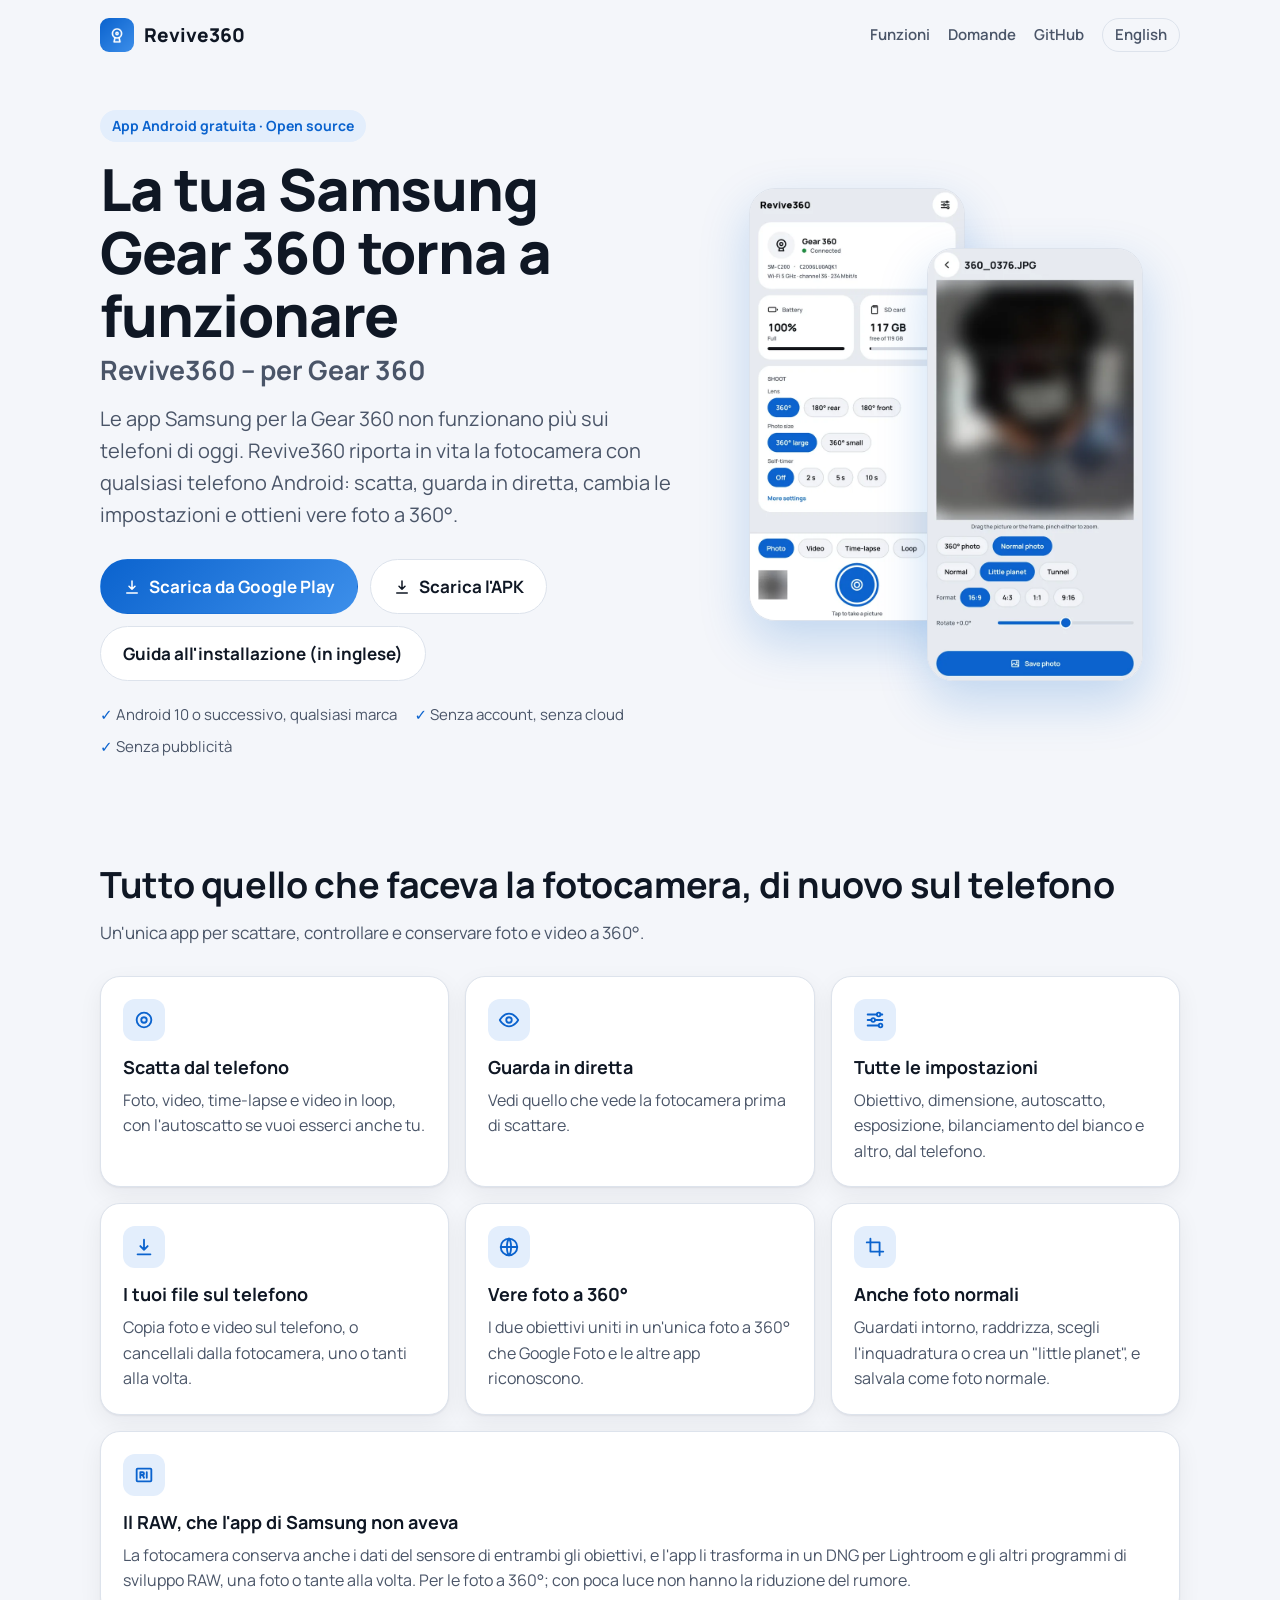
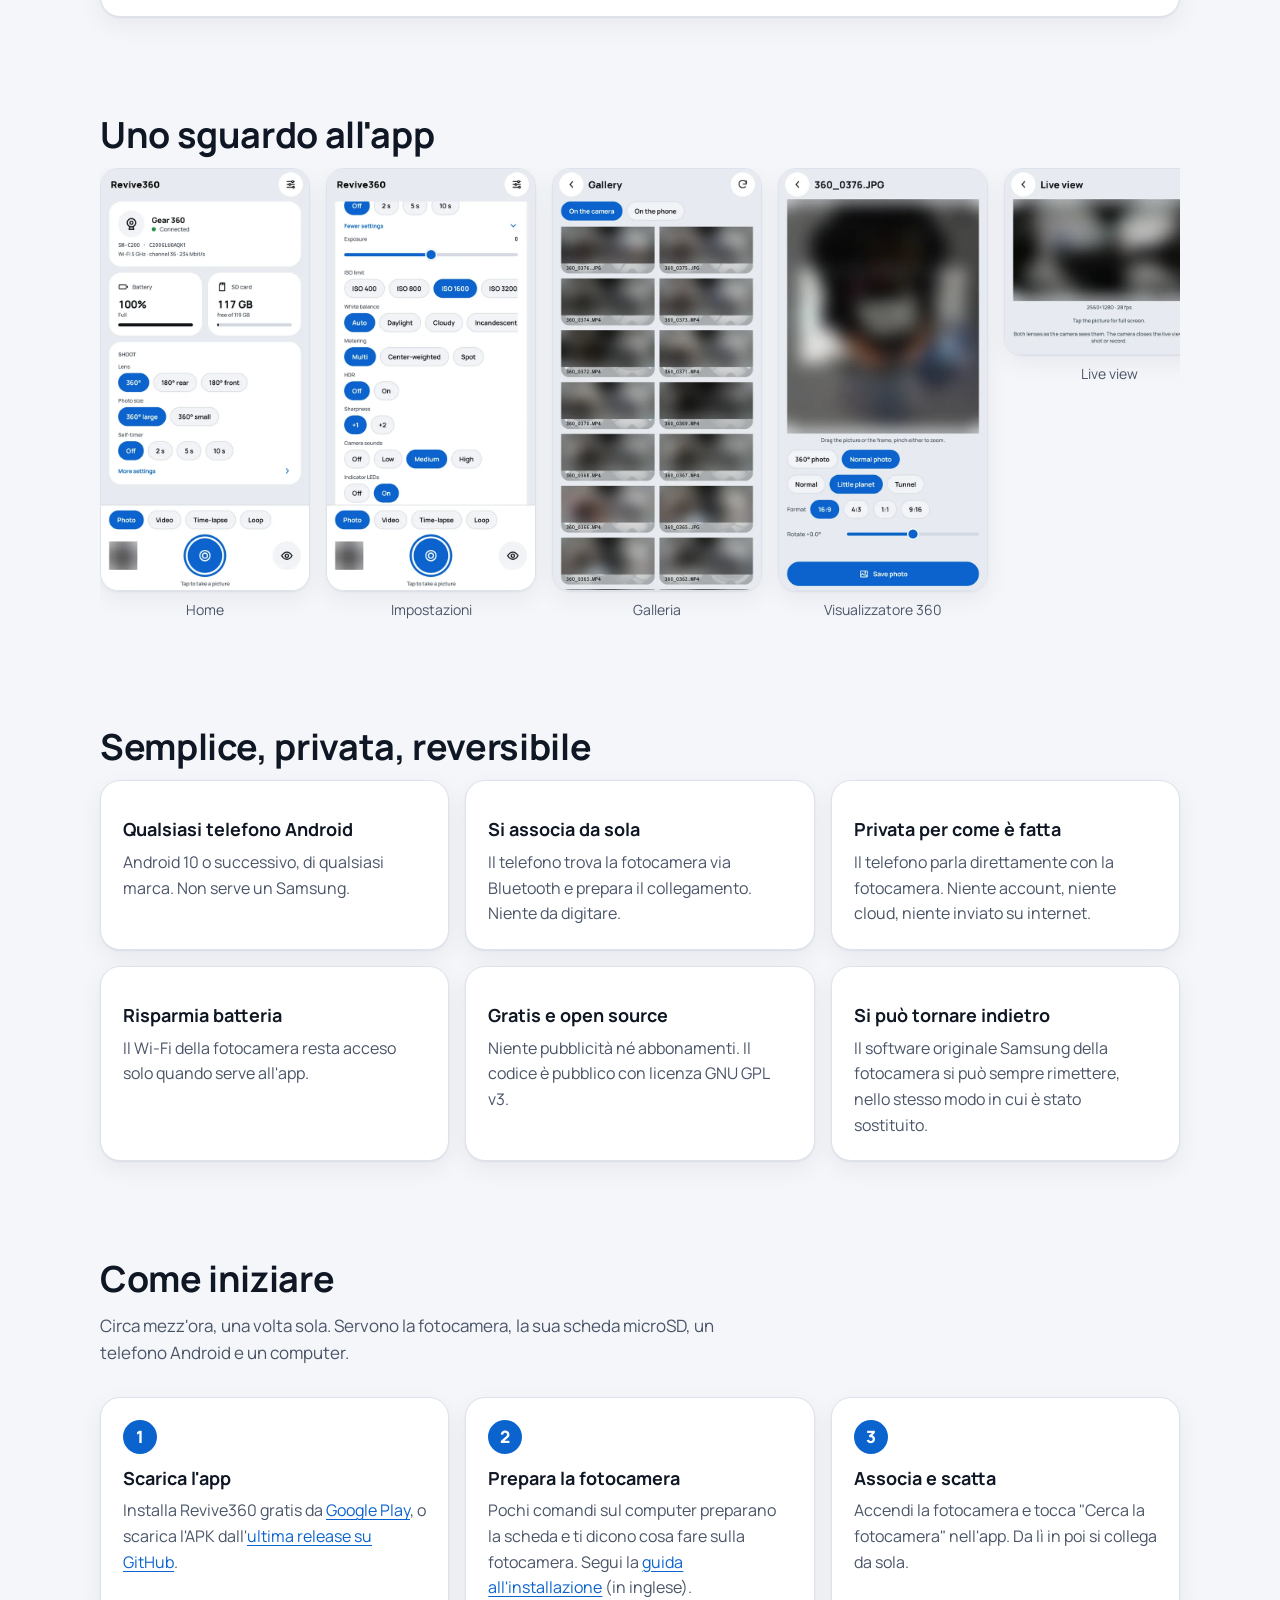
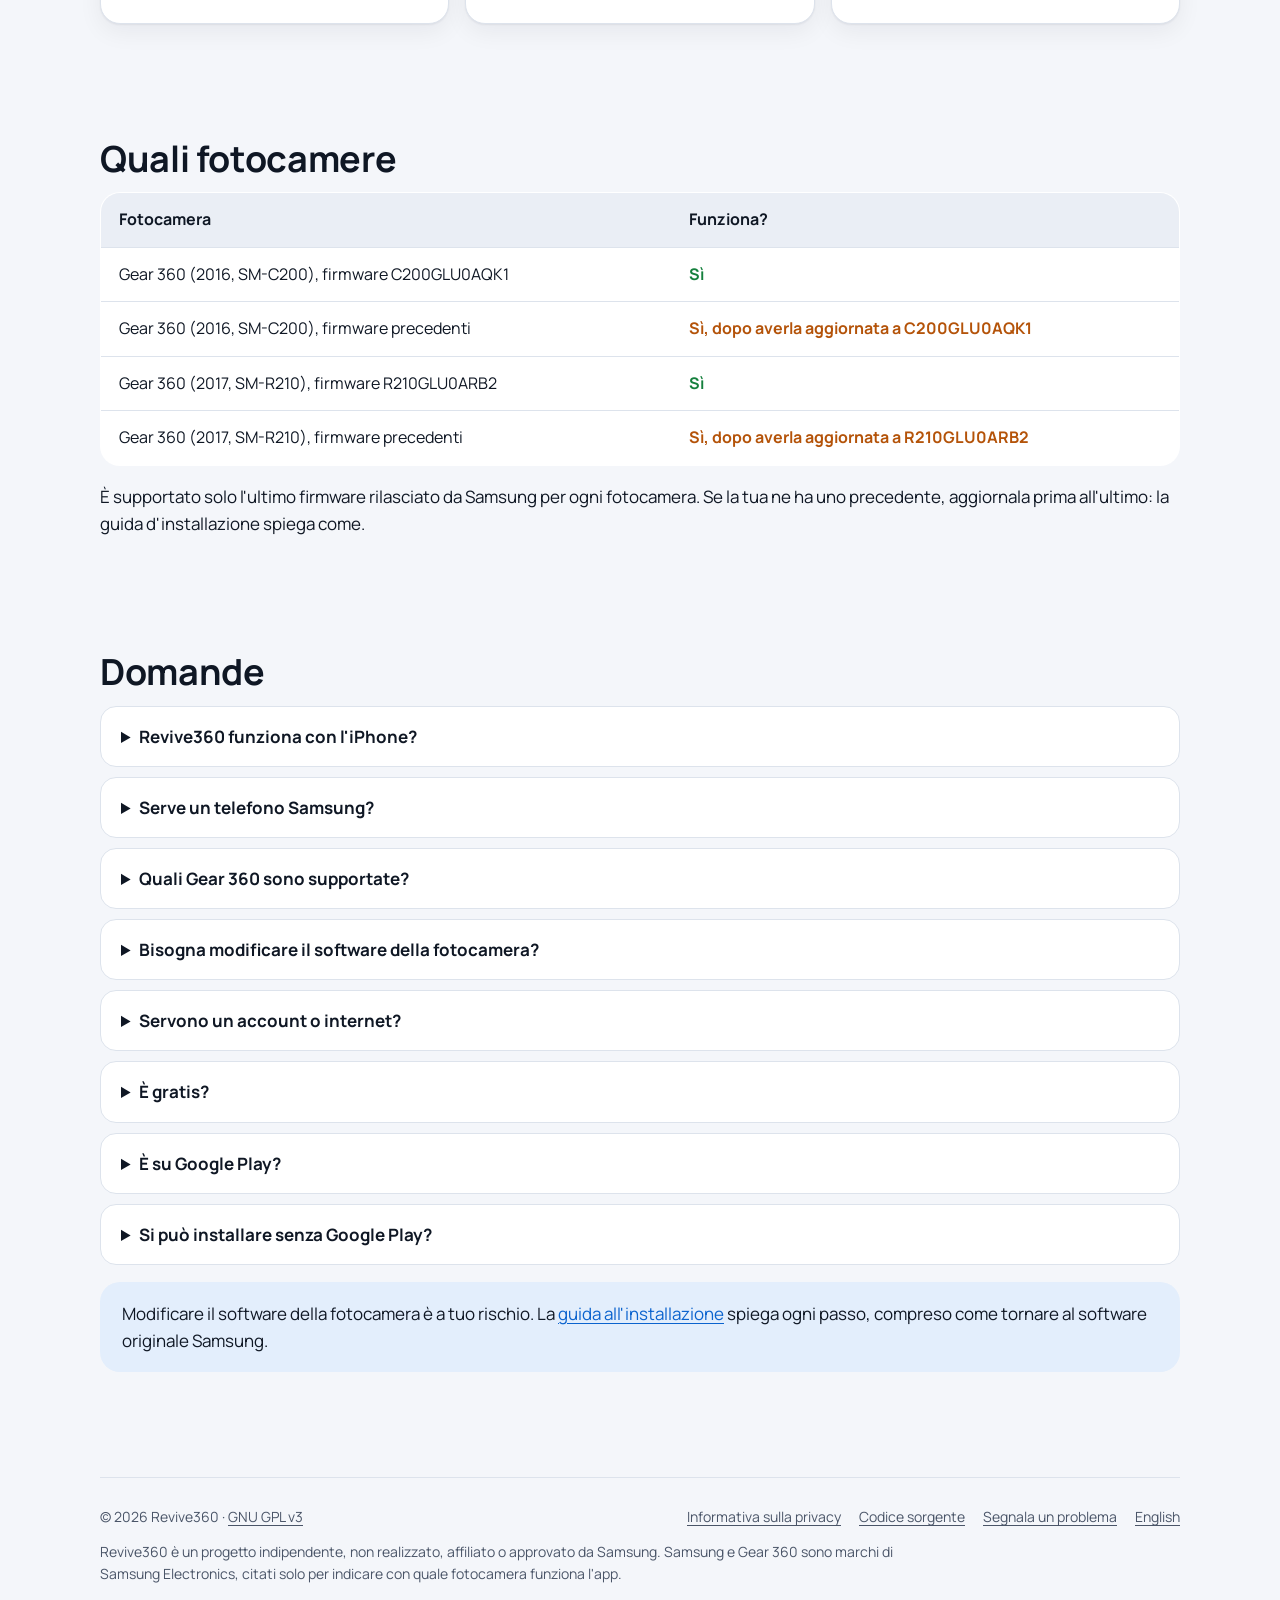
==== commit 3ff5adf5: "Docs, site and store listing: RAW on both cameras The R210's RTOS patch, its 10-bit format against t" ====
--- a/site/it/index.html
+++ b/site/it/index.html
@@ -64,7 +64,7 @@
       ],
       "operatingSystem": "Android 10 o successivo",
       "applicationCategory": "MultimediaApplication",
-      "softwareVersion": "0.2.0",
+      "softwareVersion": "0.4.0",
       "downloadUrl": ["https://play.google.com/store/apps/details?id=com.simoneluconi.revive360", "https://github.com/simoneluconi/Revive360/releases/latest"],
       "installUrl": "https://play.google.com/store/apps/details?id=com.simoneluconi.revive360",
       "softwareHelp": "https://github.com/simoneluconi/Revive360/blob/main/docs/INSTALL.md",
@@ -177,7 +177,7 @@
       <div class="card wide">
         <div class="ico"><svg viewBox="0 0 24 24" fill="none" stroke="currentColor" stroke-width="2" stroke-linecap="round" stroke-linejoin="round" aria-hidden="true"><rect x="4" y="5" width="16" height="14" rx="1"/><path d="M8 9v6M8 9h2.5a1.5 1.5 0 0 1 0 3H8M10.5 12l1.5 3M15 9v6"/></svg></div>
         <h3>Il RAW, che l'app di Samsung non aveva</h3>
-        <p>La fotocamera conserva anche i dati del sensore di entrambi gli obiettivi, e l'app li trasforma in un DNG per Lightroom e gli altri programmi di sviluppo RAW, una foto o tante alla volta. Per le foto a 360° con buona luce.</p>
+        <p>La fotocamera conserva anche i dati del sensore di entrambi gli obiettivi, e l'app li trasforma in un DNG per Lightroom e gli altri programmi di sviluppo RAW, una foto o tante alla volta. Per le foto a 360°; con poca luce non hanno la riduzione del rumore.</p>
       </div>
     </div>
   </section>
@@ -222,7 +222,7 @@
       <tbody>
         <tr><td>Gear 360 (2016, SM-C200), firmware C200GLU0AQK1</td><td class="yes">Sì</td></tr>
         <tr><td>Gear 360 (2016, SM-C200), firmware precedenti</td><td class="maybe">Sì, dopo averla aggiornata a C200GLU0AQK1</td></tr>
-        <tr><td>Gear 360 (2017, SM-R210), firmware R210GLU0ARB2</td><td class="yes">Sì (RAW non ancora)</td></tr>
+        <tr><td>Gear 360 (2017, SM-R210), firmware R210GLU0ARB2</td><td class="yes">Sì</td></tr>
         <tr><td>Gear 360 (2017, SM-R210), firmware precedenti</td><td class="maybe">Sì, dopo averla aggiornata a R210GLU0ARB2</td></tr>
       </tbody>
     </table>
@@ -233,7 +233,7 @@
     <h2 id="domande-titolo">Domande</h2>
     <details><summary>Revive360 funziona con l'iPhone?</summary><p>No. Revive360 è un'app Android e richiede Android 10 o successivo.</p></details>
     <details><summary>Serve un telefono Samsung?</summary><p>No. Funziona con telefoni Android di qualsiasi marca.</p></details>
-    <details><summary>Quali Gear 360 sono supportate?</summary><p>La Gear 360 (2016, SM-C200) e la Gear 360 (2017, SM-R210). Le foto RAW per ora solo sul modello 2016.</p></details>
+    <details><summary>Quali Gear 360 sono supportate?</summary><p>La Gear 360 (2016, SM-C200) e la Gear 360 (2017, SM-R210). Entrambe scattano in RAW: a 12 bit la 2016, a 10 bit la 2017.</p></details>
     <details><summary>Bisogna modificare il software della fotocamera?</summary><p>Sì, una volta sola: un piccolo componente viene installato sulla fotocamera dal computer tramite la sua scheda microSD. La guida spiega ogni passo, e il software originale Samsung si può rimettere nello stesso modo.</p></details>
     <details><summary>Servono un account o internet?</summary><p>No. Il telefono parla direttamente con la fotocamera via Bluetooth e tramite il Wi-Fi della fotocamera. Niente passa da internet. Vedi l'<a href="privacy/">informativa sulla privacy</a>.</p></details>
     <details><summary>È gratis?</summary><p>Sì. Revive360 è software libero e open source con licenza GNU GPL v3, senza pubblicità.</p></details>
